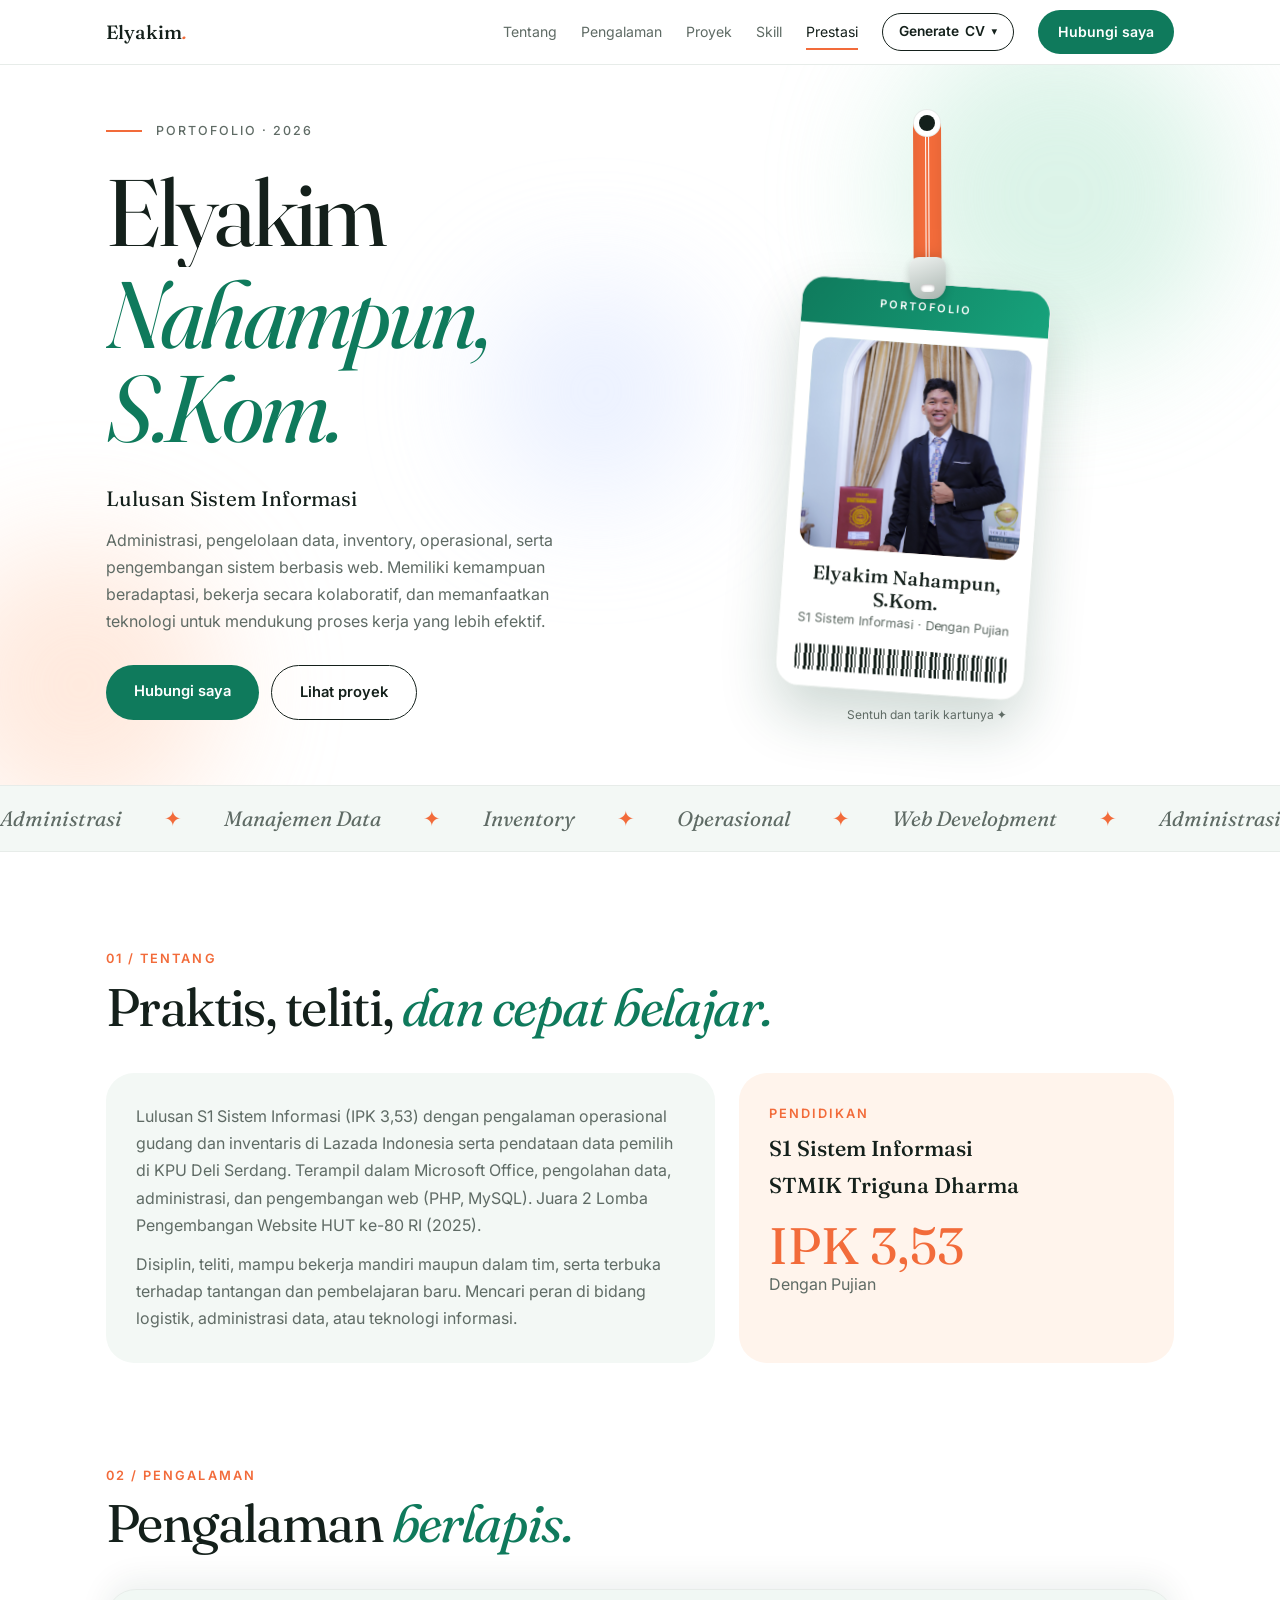
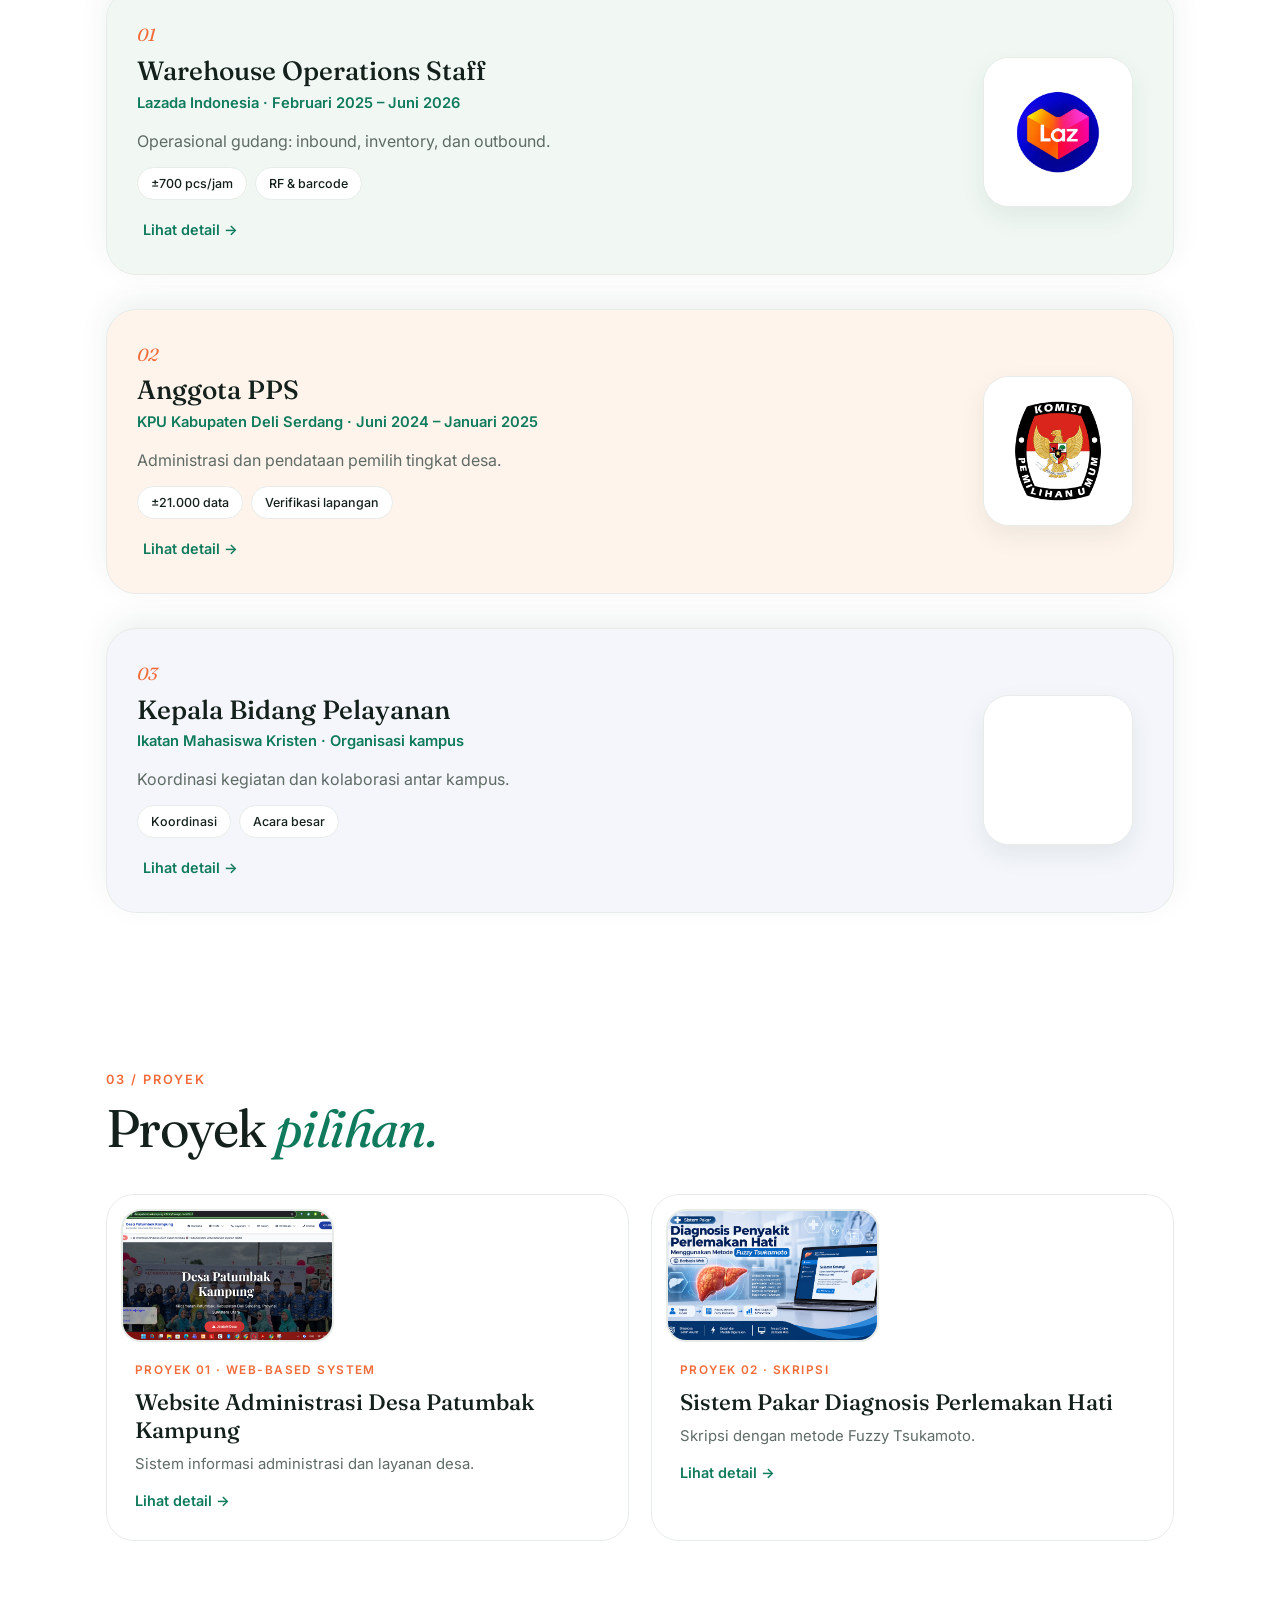
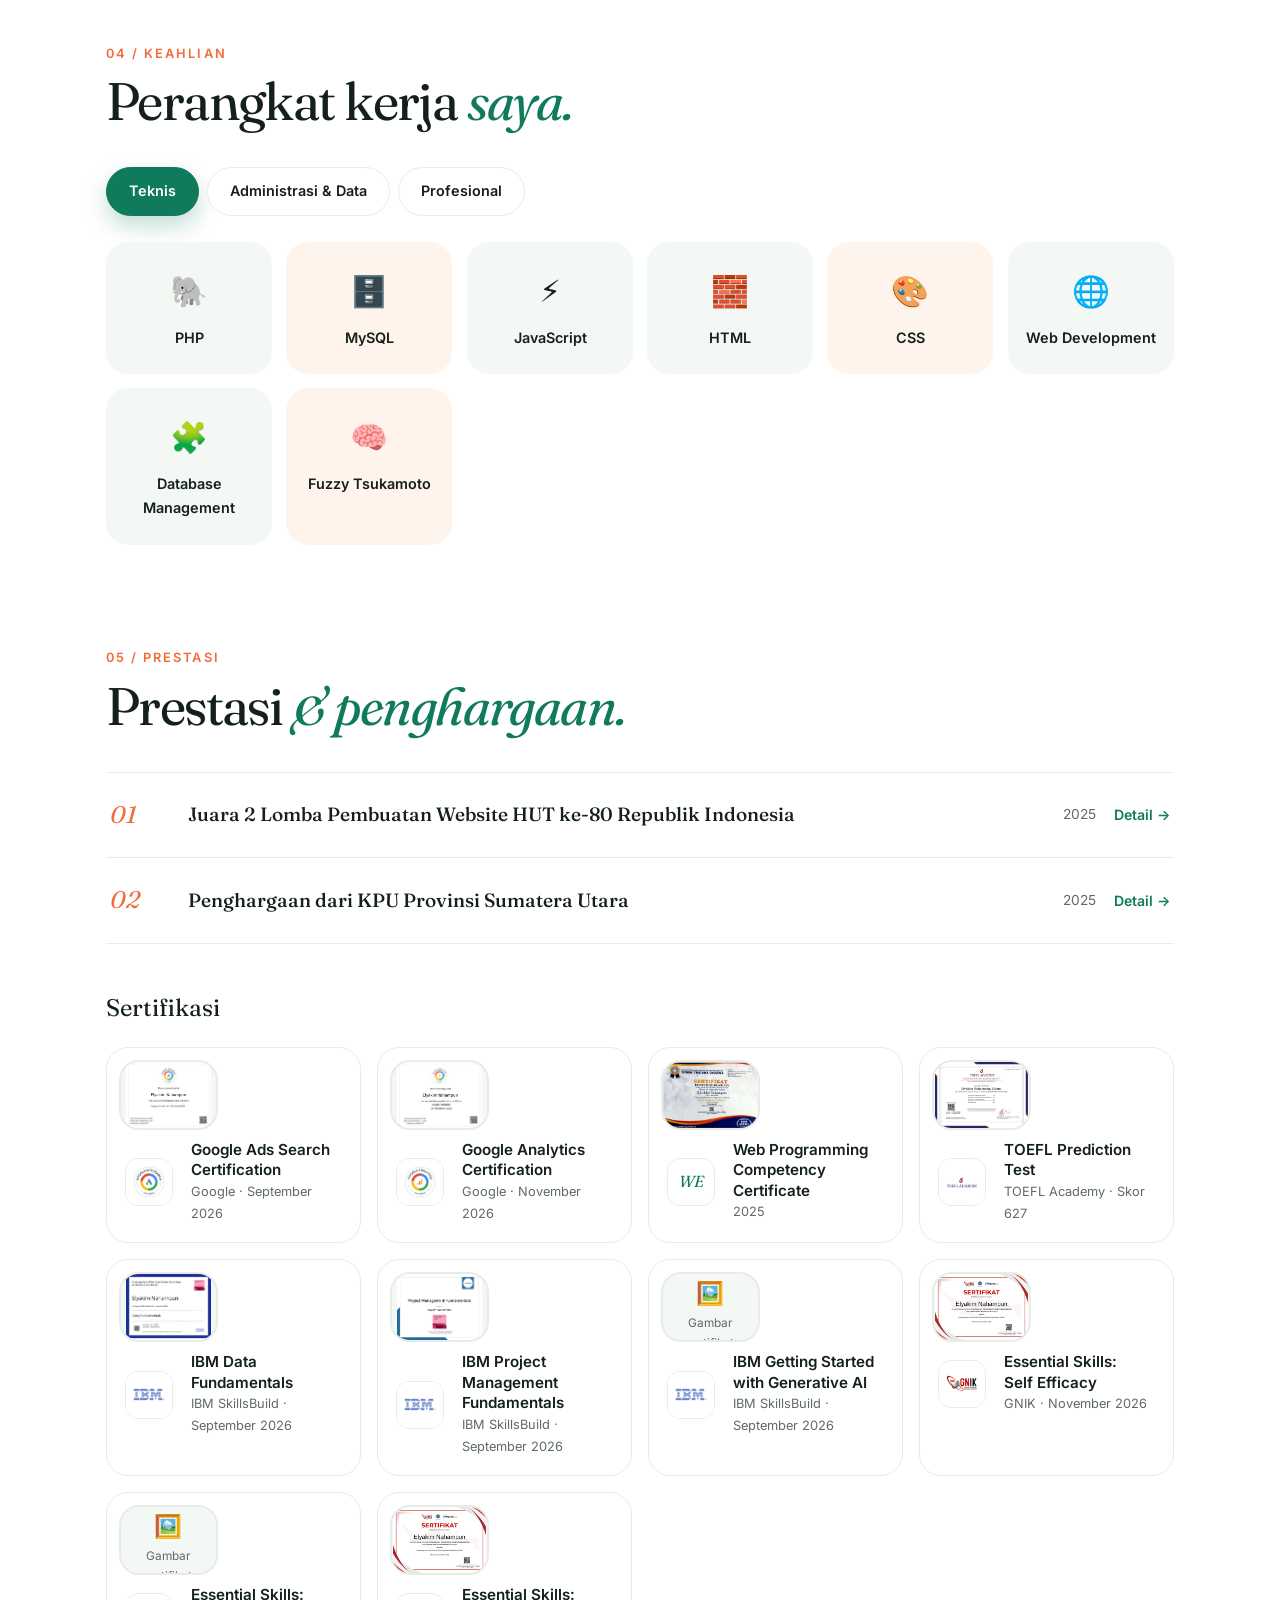
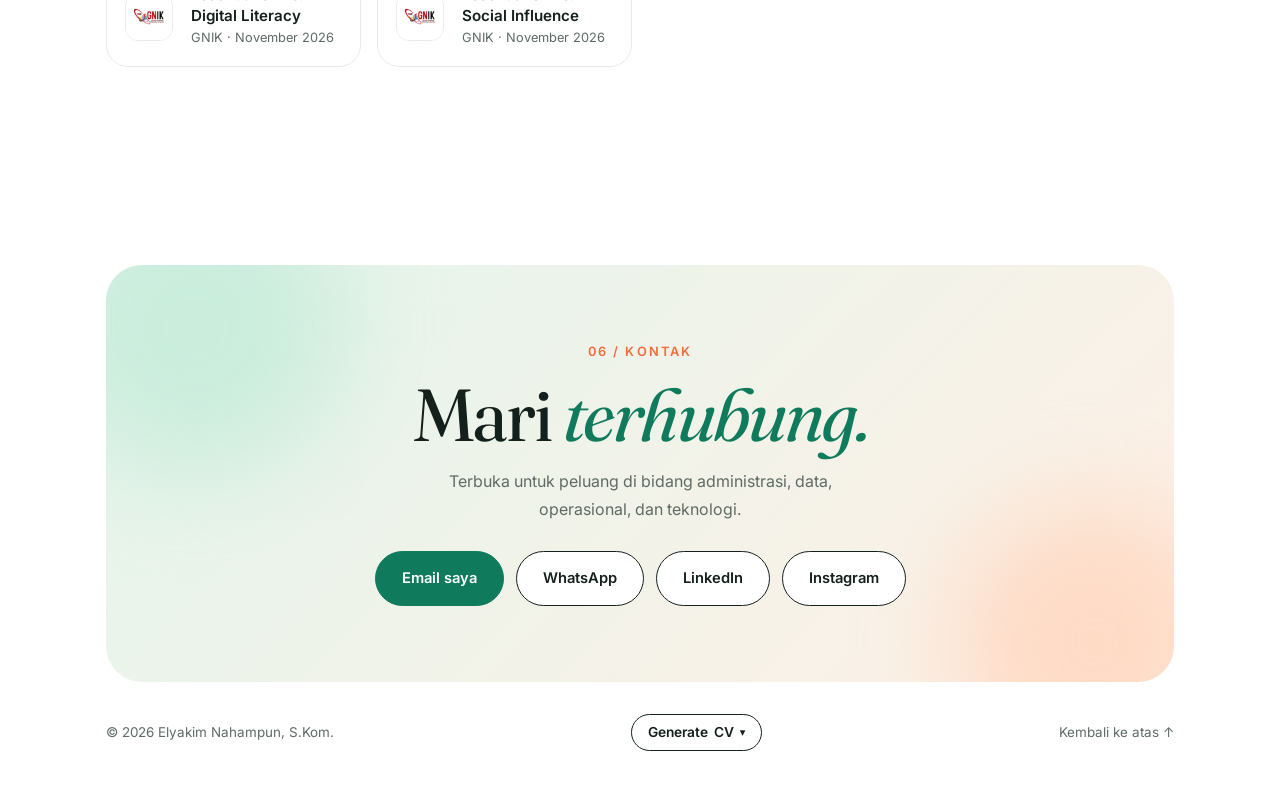
==== index.html @ f19a0b80 "Add files via upload" ====
<!DOCTYPE html>
<html lang="id">
<head>
<meta charset="utf-8">
<meta name="viewport" content="width=device-width, initial-scale=1, viewport-fit=cover">
<meta name="color-scheme" content="light">
<title>Elyakim Nahampun, S.Kom. – Portofolio</title>
<meta name="description" content="Portofolio Elyakim Nahampun, S.Kom. Lulusan Sistem Informasi dengan pengalaman di administrasi, data, operasional gudang, dan pengembangan web.">
<meta property="og:title" content="Elyakim Nahampun, S.Kom. – Portofolio">
<meta property="og:description" content="Administrasi, data, dan operasional, dengan dasar pengembangan web.">
<meta property="og:type" content="website">
<link rel="icon" href="data:image/svg+xml,%3Csvg xmlns='http://www.w3.org/2000/svg' viewBox='0 0 100 100'%3E%3Ctext y='.9em' font-size='90'%3E%F0%9F%8E%AB%3C/text%3E%3C/svg%3E">
<link rel="preconnect" href="https://fonts.googleapis.com">
<link rel="preconnect" href="https://fonts.gstatic.com" crossorigin>
<link rel="stylesheet" href="https://fonts.googleapis.com/css2?family=Fraunces:ital,opsz,wght@0,9..144,400;0,9..144,500;1,9..144,400&family=Inter:wght@400;500;600&display=swap">
<link rel="stylesheet" href="css/style.css">
</head>
<body>
<div id="prog"></div>
<header class="top"><div class="wrap">
  <a href="#top" class="logo">Elyakim<em>.</em></a>
  <nav id="nav"><a href="#tentang">Tentang</a><a href="#pengalaman">Pengalaman</a><a href="#proyek">Proyek</a><a href="#skill">Skill</a><a href="#prestasi">Prestasi</a><div data-gd></div><a href="#kontak" class="cv">Hubungi saya</a></nav>
</div></header>

<main id="top">
<div class="hero"><div class="bl b1"></div><div class="bl b2"></div><div class="bl b3"></div>
<div class="wrap"><div class="hg">
  <div>
    <div class="kick up">Portofolio · 2026</div>
    <h1><span class="l"><span>Elyakim</span></span><span class="l"><span>Nahampun, S.Kom.</span></span></h1>
    <div class="role up" style="animation-delay:.5s">Lulusan Sistem Informasi</div>
    <p class="lead up" style="animation-delay:.6s">Administrasi, pengelolaan data, inventory, operasional, serta pengembangan sistem berbasis web. Memiliki kemampuan beradaptasi, bekerja secara kolaboratif, dan memanfaatkan teknologi untuk mendukung proses kerja yang lebih efektif.</p>
    <div class="cta up" style="animation-delay:.7s"><a class="btn p" href="#kontak">Hubungi saya</a><a class="btn s" href="#proyek">Lihat proyek</a></div>
  </div>
  <div class="hang" id="hang">
    <div class="anchor" id="anchor"></div>
    <div class="swing" id="swing">
      <div class="strap"></div><div class="clip"></div>
      <div class="idc" id="idc"><div class="top">PORTOFOLIO</div>
        <div class="pho" id="pho">EN<small>Foto akan ditambahkan</small></div>
        <div class="inf"><h3>Elyakim Nahampun, S.Kom.</h3><p>S1 Sistem Informasi · Dengan Pujian</p></div>
        <div class="bar"></div></div>
    </div>
    <div class="hint">Sentuh dan tarik kartunya ✦</div>
  </div>
</div></div></div>

<div class="mq"><div class="tr">
  <span>Administrasi</span><span>✦</span><span>Manajemen Data</span><span>✦</span><span>Inventory</span><span>✦</span><span>Operasional</span><span>✦</span><span>Web Development</span><span>✦</span>
  <span>Administrasi</span><span>✦</span><span>Manajemen Data</span><span>✦</span><span>Inventory</span><span>✦</span><span>Operasional</span><span>✦</span><span>Web Development</span><span>✦</span>
</div></div>

<section id="tentang"><div class="wrap">
  <div class="sh"><div class="num rv">01 / Tentang</div><h2 class="rv">Praktis, teliti, <em>dan cepat belajar.</em></h2></div>
  <div class="ab">
    <div class="card rv"><p>Lulusan S1 Sistem Informasi (IPK 3,53) dengan pengalaman operasional gudang dan inventaris di Lazada Indonesia serta pendataan data pemilih di KPU Deli Serdang. Terampil dalam Microsoft Office, pengolahan data, administrasi, dan pengembangan web (PHP, MySQL). Juara 2 Lomba Pengembangan Website HUT ke-80 RI (2025).</p><p>Disiplin, teliti, mampu bekerja mandiri maupun dalam tim, serta terbuka terhadap tantangan dan pembelajaran baru. Mencari peran di bidang logistik, administrasi data, atau teknologi informasi.</p></div>
    <div class="card edu rv"><div class="num">Pendidikan</div><h3>S1 Sistem Informasi<br>STMIK Triguna Dharma</h3><div class="g">IPK 3,53</div><p>Dengan Pujian</p></div>
  </div>
</div></section>

<section id="pengalaman"><div class="wrap">
  <div class="sh"><div class="num rv">02 / Pengalaman</div><h2 class="rv">Pengalaman <em>berlapis.</em></h2></div>
  <div class="stack" id="stack"></div>
</div></section>

<section id="proyek"><div class="wrap">
  <div class="sh"><div class="num rv">03 / Proyek</div><h2 class="rv">Proyek <em>pilihan.</em></h2></div>
  <div class="pg" id="pg"></div>
</div></section>

<section id="skill"><div class="wrap">
  <div class="sh"><div class="num rv">04 / Keahlian</div><h2 class="rv">Perangkat kerja <em>saya.</em></h2></div>
  <div class="tabs rv" id="tabs"></div><div class="tiles" id="tiles"></div>
</div></section>

<section id="prestasi"><div class="wrap">
  <div class="sh"><div class="num rv">05 / Prestasi</div><h2 class="rv">Prestasi <em>&amp; penghargaan.</em></h2></div>
  <div class="al" id="al"></div>
  <div class="cl rv">Sertifikasi</div>
  <div class="cg" id="cg"></div>
</div></section>

<section id="kontak" style="padding-bottom:0"><div class="wrap">
  <div class="ct rv"><div class="num">06 / Kontak</div><h2>Mari <em>terhubung.</em></h2>
    <p>Terbuka untuk peluang di bidang administrasi, data, operasional, dan teknologi.</p>
    <div class="cb"><a class="w" href="https://mail.google.com/mail/?view=cm&amp;to=arjunahakim.01@gmail.com" target="_blank" rel="noopener">Email saya</a><a href="https://wa.me/6287750206133" target="_blank" rel="noopener">WhatsApp</a><a href="https://www.linkedin.com/in/elyakim-nahampun-48015a429/" target="_blank" rel="noopener">LinkedIn</a><a href="https://www.instagram.com/elyakim01_/" target="_blank" rel="noopener">Instagram</a></div></div>
</div></section>
</main>
<div class="wrap"><footer><span>© 2026 Elyakim Nahampun, S.Kom.</span><div data-gd data-dir="up"></div><a href="#top">Kembali ke atas ↑</a></footer></div>

<div class="mo" id="mo" aria-hidden="true"><div class="mp" role="dialog" aria-modal="true"><button class="mx" id="mx" aria-label="Tutup">✕</button><div id="mc"></div></div></div>

<script src="js/data.js"></script>
<script src="js/app.js"></script>
</body>
</html>
---- css/style.css ----
:root{
  --bg:#ffffff;--soft:#f3f8f5;--soft2:#fff4ec;--text:#14201b;--muted:#5f6b65;--line:#e7ece9;--ac:#0f7a5c;--ac2:#f26b3a;--onac:#ffffff;
  --serif:"Fraunces",Georgia,"Times New Roman",serif;--sans:"Inter",system-ui,-apple-system,"Segoe UI",Roboto,sans-serif;
  box-sizing:border-box;padding-top:env(safe-area-inset-top,0px);padding-bottom:env(safe-area-inset-bottom,0px);color-scheme:light;
}
*{box-sizing:border-box;margin:0}
html{scroll-behavior:smooth;scroll-padding-top:calc(72px + env(safe-area-inset-top,0px))}
body{background:var(--bg);color:var(--text);font-family:var(--sans);line-height:1.7;overflow-x:hidden;-webkit-font-smoothing:antialiased}
body::before{content:"";position:fixed;inset:0 0 auto;height:env(safe-area-inset-top,0px);background:var(--bg);z-index:30}
a{color:inherit;text-decoration:none}
button{font:inherit;color:inherit;border:0;background:none;cursor:pointer}
:focus-visible{outline:2px solid var(--ac);outline-offset:3px}
.wrap{max-width:1120px;margin:0 auto;padding:0 26px}
#prog{position:fixed;top:0;left:0;height:3px;width:0;background:linear-gradient(90deg,var(--ac),var(--ac2));z-index:70}

header.top{position:sticky;top:env(safe-area-inset-top,0px);z-index:40;background:rgba(255,255,255,.86);backdrop-filter:blur(12px);border-bottom:1px solid var(--line)}
header.top .wrap{display:flex;justify-content:space-between;align-items:center;height:64px}
.logo{font-family:var(--serif);font-weight:500;font-size:1.2rem}.logo em{color:var(--ac2)}
nav{display:flex;gap:24px;align-items:center;font-size:.88rem;color:var(--muted)}
nav > a{position:relative;padding:4px 0;transition:color .2s}
nav > a:hover,nav > a.on{color:var(--text)}
nav > a:not(.cv)::after{content:"";position:absolute;left:0;bottom:-2px;height:2px;width:0;background:var(--ac2);transition:width .3s}
nav > a:not(.cv):hover::after,nav a.on::after{width:100%}
nav a.cv{background:var(--ac);color:var(--onac);padding:10px 20px;border-radius:99px;font-weight:600;transition:transform .2s}
nav a.cv:hover{transform:translateY(-2px);color:var(--onac)}
@media(max-width:900px){nav > a:not(.cv){display:none}}

/* hero */
.hero{position:relative;padding:50px 0 60px;overflow:hidden}
.bl{position:absolute;border-radius:50%;filter:blur(60px);opacity:.55;animation:fl 14s ease-in-out infinite;pointer-events:none}
.b1{width:340px;height:340px;background:#bfead6;right:4%;top:-40px}
.b2{width:280px;height:280px;background:#ffd8c2;left:-60px;bottom:-40px;animation-delay:-5s}
.b3{width:220px;height:220px;background:#d9e4ff;left:38%;top:30%;animation-delay:-9s}
@keyframes fl{50%{transform:translate(34px,-26px) scale(1.12)}}
.hg{position:relative;display:grid;grid-template-columns:1.1fr 1fr;gap:30px;align-items:center}
@media(max-width:860px){.hg{grid-template-columns:1fr}}
.kick{display:flex;align-items:center;gap:14px;font-size:.78rem;letter-spacing:.16em;text-transform:uppercase;color:var(--muted);font-weight:500}
.kick::before{content:"";width:36px;height:2px;background:var(--ac2)}
h1{font-family:var(--serif);font-weight:400;font-size:clamp(3rem,7.6vw,5.9rem);line-height:1;letter-spacing:-.035em;margin:24px 0 18px}
h1 .l{display:block;overflow:hidden;padding-bottom:.08em}
h1 .l span{display:inline-block;transform:translateY(105%);animation:up 1s cubic-bezier(.2,.8,.2,1) forwards}
h1 .l:nth-child(2) span{animation-delay:.12s;font-style:italic;color:var(--ac)}
@keyframes up{to{transform:none}}
.role{font-family:var(--serif);font-size:1.3rem;margin-bottom:10px}
.lead{color:var(--muted);max-width:480px}
.cta{display:flex;gap:12px;flex-wrap:wrap;margin-top:30px}
.btn{display:inline-block;padding:14px 28px;border-radius:99px;font-weight:600;font-size:.92rem;transition:.25s}
.btn.p{background:var(--ac);color:var(--onac)}
.btn.p:hover{transform:translateY(-3px);box-shadow:0 14px 28px rgba(15,122,92,.28)}
.btn.s{border:1.5px solid var(--text)}.btn.s:hover{background:var(--text);color:#fff}
.up{opacity:0;transform:translateY(18px);animation:fi .9s ease forwards}
@keyframes fi{to{opacity:1;transform:none}}

/* kartu ID bergantung */
.hang{position:relative;height:610px;max-width:340px;margin:0 auto;width:100%;user-select:none;-webkit-user-select:none}
.anchor{position:absolute;top:0;left:50%;width:16px;height:16px;margin-left:-8px;border-radius:50%;background:var(--text);z-index:4;box-shadow:0 0 0 5px #fff,0 0 0 6px var(--line)}
.swing{position:absolute;top:8px;left:50%;width:250px;margin-left:-125px;transform-origin:50% 0;display:flex;flex-direction:column;align-items:center;touch-action:pan-y;cursor:grab;will-change:transform}
.swing:active{cursor:grabbing}
.strap{width:28px;height:140px;background:linear-gradient(90deg,var(--ac2) 0 42%,#fff 42% 46%,var(--ac2) 46% 54%,#fff 54% 58%,var(--ac2) 58%);border-radius:0 0 3px 3px;box-shadow:inset 0 -10px 12px rgba(0,0,0,.08)}
.clip{width:36px;height:42px;border-radius:9px 9px 14px 14px;background:linear-gradient(160deg,#eef2f0,#a9b4af);margin-top:-6px;position:relative;z-index:2;box-shadow:0 4px 10px rgba(0,0,0,.18)}
.clip::after{content:"";position:absolute;left:50%;bottom:7px;width:14px;height:8px;margin-left:-7px;border-radius:5px;background:#fff;box-shadow:inset 0 1px 3px rgba(0,0,0,.3)}
.idc{width:250px;margin-top:-16px;border-radius:24px;background:#fff;border:1px solid var(--line);box-shadow:0 28px 56px rgba(20,70,50,.2);overflow:hidden;transform-origin:50% 0;position:relative}
.idc .top{height:46px;background:linear-gradient(120deg,var(--ac),#17a37c);display:flex;align-items:center;justify-content:center;color:#fff;font-size:.68rem;letter-spacing:.22em;font-weight:600}
.idc .pho{margin:14px;height:210px;border-radius:18px;background:linear-gradient(160deg,#dff3ea,#fde7da);display:grid;place-items:center;font-family:var(--serif);font-style:italic;font-size:4.2rem;color:var(--ac);position:relative;overflow:hidden}
.idc .pho img{position:absolute;inset:0;width:100%;height:100%;object-fit:cover;-webkit-user-drag:none;pointer-events:none}
.idc .pho small{position:absolute;bottom:8px;font-family:var(--sans);font-style:normal;font-size:.68rem;color:var(--muted)}
.idc .pho.has small{display:none}
.idc .inf{padding:0 18px 4px;text-align:center}
.idc h3{font-family:var(--serif);font-weight:500;font-size:1.2rem;line-height:1.2}
.idc .inf p{font-size:.78rem;color:var(--muted)}
.idc .bar{margin:12px 18px 16px;height:26px;border-radius:4px;background:repeating-linear-gradient(90deg,var(--text) 0 2px,transparent 2px 4px,var(--text) 4px 5px,transparent 5px 9px,var(--text) 9px 12px,transparent 12px 14px)}
.hint{position:absolute;bottom:0;left:0;right:0;text-align:center;font-size:.75rem;color:var(--muted)}
@media(max-width:860px){.hang{height:590px}}

.mq{border-block:1px solid var(--line);overflow:hidden;padding:15px 0;background:var(--soft)}
.mq .tr{display:flex;gap:42px;width:max-content;animation:m 30s linear infinite;font-family:var(--serif);font-style:italic;font-size:1.3rem;color:var(--muted);white-space:nowrap}
.mq .tr span:nth-child(even){color:var(--ac2);font-style:normal}
@keyframes m{to{transform:translateX(-50%)}}

section{padding:96px 0 6px}
.sh{margin-bottom:38px}
.num{font-size:.8rem;letter-spacing:.16em;text-transform:uppercase;color:var(--ac2);font-weight:600}
h2{font-family:var(--serif);font-weight:400;font-size:clamp(2rem,4.6vw,3.3rem);line-height:1.08;letter-spacing:-.03em;margin-top:8px;max-width:720px}
h2 em{font-style:italic;color:var(--ac)}

/* tentang */
.ab{display:grid;grid-template-columns:1.4fr 1fr;gap:24px;align-items:stretch}
@media(max-width:800px){.ab{grid-template-columns:1fr}}
.card{background:var(--soft);border-radius:28px;padding:30px}
.card p{color:var(--muted)}
.card p+p{margin-top:12px}
.edu{background:var(--soft2)}
.edu h3{font-family:var(--serif);font-weight:500;font-size:1.35rem;margin-top:6px}
.edu .g{font-family:var(--serif);font-size:3.2rem;color:var(--ac2);line-height:1;margin-top:16px}

/* pengalaman berlapis */
.stack{padding-bottom:20px}
.lay{position:sticky;top:calc(84px + env(safe-area-inset-top,0px) + var(--i)*18px);margin-bottom:34px;border-radius:30px;background:var(--bgc);border:1px solid var(--line);box-shadow:0 -10px 30px rgba(20,60,45,.07);display:grid;grid-template-columns:1fr auto;gap:26px;padding:30px;min-height:230px;align-items:center;transition:box-shadow .3s}
.lay:hover{box-shadow:0 -10px 40px rgba(20,60,45,.14)}
@media(max-width:760px){.lay{position:static;grid-template-columns:1fr;min-height:0}.lay .clogo{order:-1;justify-self:start;width:84px;height:84px;font-size:1.6rem}}
.ln{font-family:var(--serif);font-style:italic;color:var(--ac2);font-size:1.1rem}
.lay h3{font-family:var(--serif);font-weight:500;font-size:1.65rem;line-height:1.15;margin:6px 0 4px}
.co{color:var(--ac);font-weight:600;font-size:.92rem}
.lay p{color:var(--muted);margin:12px 0}
.chs{display:flex;gap:8px;flex-wrap:wrap;margin-bottom:16px}
.chs span,.tg span{padding:5px 13px;border-radius:99px;background:#fff;border:1px solid var(--line);font-size:.78rem;font-weight:500}
.more{font-weight:600;color:var(--ac);font-size:.9rem;transition:.2s}
.more:hover{color:var(--ac2);transform:translateX(4px)}
.slot{border-radius:20px;border:2px dashed #cfd9d4;background:rgba(255,255,255,.65);display:grid;place-items:center;text-align:center;color:var(--muted);font-size:.8rem;overflow:hidden;position:relative;min-height:160px}
.slot span{display:block;font-size:1.8rem}
.slot img{position:absolute;inset:0;width:100%;height:100%;object-fit:cover;background:#fff}
.slot:has(img){border-style:solid;border-color:var(--line)}

.clogo{width:150px;height:150px;border-radius:26px;background:#fff;border:1px solid var(--line);display:grid;place-items:center;position:relative;overflow:hidden;justify-self:end;margin-right:10px;font-family:var(--serif);font-style:italic;font-size:2.6rem;color:var(--ac);box-shadow:0 10px 24px rgba(20,60,45,.08)}
.clogo img{position:absolute;inset:0;width:100%;height:100%;object-fit:contain;padding:24px;background:#fff}
.clogo.sm{width:84px;height:84px;border-radius:18px;font-size:1.6rem;margin:0 0 16px;justify-self:auto}
.clogo.sm img{padding:14px}
.clogo.xs{width:48px;height:48px;border-radius:13px;font-size:1rem;margin:0;justify-self:auto;flex:none;box-shadow:none}
.clogo.xs img{padding:6px}
.cr{display:flex;gap:12px;align-items:center;padding:0 6px}
.cr h3,.cr small{padding:0;display:block}

/* proyek */
.pg{display:grid;grid-template-columns:repeat(auto-fit,minmax(min(330px,100%),1fr));gap:22px}
.pc{text-align:left;background:#fff;border:1px solid var(--line);border-radius:28px;padding:14px 14px 26px;transition:.35s;display:flex;flex-direction:column;gap:12px}
.pc:hover{transform:translateY(-8px);box-shadow:0 26px 50px rgba(20,60,45,.12);border-color:var(--ac)}
.pc .slot{aspect-ratio:16/10;min-height:0}
.pc .in{padding:6px 14px 0;display:flex;flex-direction:column;gap:8px}
.pc small{font-size:.74rem;letter-spacing:.12em;text-transform:uppercase;color:var(--ac2);font-weight:600}
.pc h3{font-family:var(--serif);font-weight:500;font-size:1.4rem;line-height:1.25}
.pc p{color:var(--muted);font-size:.93rem}
.pc .more{margin-top:4px}

/* skill */
.tabs{display:flex;gap:8px;flex-wrap:wrap;margin-bottom:26px}
.tab{padding:11px 22px;border-radius:99px;border:1.5px solid var(--line);font-weight:600;font-size:.9rem;transition:.25s;background:#fff}
.tab:hover{border-color:var(--ac)}
.tab.on{background:var(--ac);color:#fff;border-color:var(--ac);box-shadow:0 10px 22px rgba(15,122,92,.25)}
.tiles{display:grid;grid-template-columns:repeat(auto-fill,minmax(160px,1fr));gap:14px}
.tile{display:flex;flex-direction:column;align-items:center;gap:8px;text-align:center;padding:24px 14px;border-radius:22px;background:var(--soft);font-weight:600;font-size:.9rem;opacity:0;transform:translateY(18px) scale(.96);animation:ti .55s cubic-bezier(.2,.8,.2,1) forwards;transition:background .25s,box-shadow .25s}
.tile:nth-child(3n+2){background:var(--soft2)}
.tile i{font-style:normal;font-size:1.9rem;transition:transform .35s}
.tile:hover{box-shadow:0 14px 28px rgba(20,60,45,.12)}
.tile:hover i{transform:scale(1.25) rotate(-8deg)}
@keyframes ti{to{opacity:1;transform:none}}

/* prestasi & sertifikat */
.al{border-top:1px solid var(--line)}
.ar{display:grid;grid-template-columns:60px 1fr auto auto;gap:18px;align-items:center;width:100%;text-align:left;padding:22px 4px;border-bottom:1px solid var(--line);transition:.3s}
.ar:hover{padding-left:16px;background:var(--soft)}
.ar b{font-family:var(--serif);font-style:italic;font-weight:400;color:var(--ac2);font-size:1.5rem}
.ar h3{font-family:var(--serif);font-weight:500;font-size:1.2rem;line-height:1.3}
.ar span{color:var(--muted);font-size:.86rem}.ar u{text-decoration:none;color:var(--ac);font-weight:600;font-size:.88rem}
@media(max-width:600px){.ar{grid-template-columns:40px 1fr}.ar span,.ar u{display:none}}
.cl{margin:44px 0 18px;font-family:var(--serif);font-size:1.5rem}
.cg{display:grid;grid-template-columns:repeat(auto-fill,minmax(min(230px,100%),1fr));gap:16px}
.cc{text-align:left;border:1px solid var(--line);border-radius:22px;padding:12px 12px 18px;background:#fff;transition:.3s;display:flex;flex-direction:column;gap:10px}
.cc:hover{transform:translateY(-6px);box-shadow:0 20px 40px rgba(20,60,45,.12);border-color:var(--ac)}
.cc .slot{aspect-ratio:1.414;min-height:0;font-size:.74rem;background:var(--soft)}
.cc .slot img,.mg.cert .slot img{object-fit:contain;background:transparent}
.cc .slot span{font-size:1.4rem}
.cc h3{font-size:.95rem;line-height:1.35;font-weight:600;padding:0 6px}
.cc small{color:var(--muted);padding:0 6px;font-size:.8rem}

/* kontak */
.ct{margin-top:96px;border-radius:36px;background:linear-gradient(135deg,#e3f5ec,#fff0e6);padding:76px 28px;text-align:center;position:relative;overflow:hidden}
.ct::before{content:"";position:absolute;width:300px;height:300px;border-radius:50%;background:#bfead6;filter:blur(50px);left:-60px;top:-90px;opacity:.7}
.ct::after{content:"";position:absolute;width:280px;height:280px;border-radius:50%;background:#ffd2b8;filter:blur(50px);right:-60px;bottom:-100px;opacity:.7}
.ct>*{position:relative;z-index:1}
.ct h2{margin:12px auto 14px;font-size:clamp(2.4rem,7vw,4.6rem);max-width:none}
.ct p{color:var(--muted);max-width:460px;margin:0 auto 28px}
.cb{display:flex;gap:12px;justify-content:center;flex-wrap:wrap}
.cb a{padding:14px 26px;border-radius:99px;font-weight:600;font-size:.92rem;border:1.5px solid var(--text);transition:.25s;background:#fff}
.cb a.w{background:var(--ac);border-color:var(--ac);color:#fff}
.cb a:hover{transform:translateY(-3px);box-shadow:0 12px 24px rgba(20,60,45,.15)}
footer{padding:32px 0 44px;color:var(--muted);font-size:.84rem;display:flex;justify-content:space-between;gap:12px;flex-wrap:wrap}

/* modal detail */
.mo{position:fixed;inset:0;z-index:80;background:rgba(15,30,24,.45);backdrop-filter:blur(6px);display:flex;align-items:center;justify-content:center;padding:calc(18px + env(safe-area-inset-top,0px)) 18px calc(18px + env(safe-area-inset-bottom,0px));opacity:0;pointer-events:none;transition:opacity .3s}
.mo.on{opacity:1;pointer-events:auto}
.mp{position:relative;background:#fff;border-radius:30px;width:100%;max-width:780px;max-height:100%;overflow:auto;transform:translateY(40px) scale(.97);transition:transform .45s cubic-bezier(.2,.8,.2,1);box-shadow:0 40px 90px rgba(0,0,0,.3)}
.mo.on .mp{transform:none}
.mx{position:sticky;top:12px;float:right;margin:12px 12px -48px 0;width:38px;height:38px;border-radius:50%;background:#fff;border:1px solid var(--line);z-index:3;font-size:1rem;transition:.2s;box-shadow:0 4px 12px rgba(0,0,0,.1)}
.mx:hover{background:var(--ac2);color:#fff;transform:rotate(90deg)}
.mg{display:grid;gap:12px;padding:14px 14px 0}
.mg.two{grid-template-columns:1fr 1fr}
@media(max-width:600px){.mg.two{grid-template-columns:1fr}}
.mg .slot{aspect-ratio:16/10;min-height:0}
.mg.cert .slot{aspect-ratio:1.414;background:var(--soft)}
.mg .cap{font-size:.72rem;color:var(--muted);margin-top:6px;text-align:center}
.mb{padding:26px 30px 34px}
.mk{font-size:.74rem;letter-spacing:.14em;text-transform:uppercase;color:var(--ac2);font-weight:600}
.mb h3{font-family:var(--serif);font-weight:500;font-size:clamp(1.6rem,4vw,2.1rem);line-height:1.15;margin:8px 0 4px}
.ms{color:var(--ac);font-weight:600;font-size:.92rem;margin-bottom:14px}
.pill{display:inline-block;border:1px solid var(--line);background:var(--soft);border-radius:99px;padding:5px 14px;font-size:.8rem;font-weight:600;margin:0 0 6px}
.mb p{color:var(--muted);margin:10px 0}
.mb ul{list-style:none;display:grid;gap:8px;margin:14px 0}
.mb li{position:relative;padding-left:22px;font-size:.94rem}
.mb li::before{content:"✓";position:absolute;left:0;color:var(--ac);font-weight:800}
.tg{display:flex;gap:7px;flex-wrap:wrap;margin:14px 0}
.is{background:var(--soft);border-radius:18px;padding:16px 20px;margin:16px 0}
.is small{font-size:.7rem;letter-spacing:.12em;text-transform:uppercase;color:var(--muted)}
.is b{display:block;font-family:var(--serif);font-weight:500;font-size:1.1rem}
.is p{margin:4px 0 0;font-size:.9rem}
.mb .btn{margin-top:12px}
.acts{display:flex;gap:10px;flex-wrap:wrap}

.rv{opacity:0;transform:translateY(30px);transition:opacity .8s ease,transform .8s cubic-bezier(.2,.8,.2,1)}
.rv.in{opacity:1;transform:none}
@media(prefers-reduced-motion:reduce){*{animation:none!important;transition:none!important}.rv,.up,.tile{opacity:1;transform:none}h1 .l span{transform:none}}

/* menu Generate CV */
.gd{position:relative;display:inline-block}
.gb{font:inherit;font-size:.86rem;font-weight:600;padding:8px 16px;border:1.5px solid var(--text);border-radius:99px;background:#fff;color:var(--text);cursor:pointer;display:inline-flex;gap:6px;align-items:center;transition:.2s;line-height:1.4}
.gb:hover,.gd.open .gb{background:var(--text);color:#fff}
.gb{white-space:nowrap}.gb .gx-a{font-size:.7rem;transition:transform .2s}.gd.open .gb .gx-a{transform:rotate(180deg)}
.gmn{position:absolute;right:0;top:calc(100% + 8px);min-width:240px;background:#fff;border:1px solid var(--line);border-radius:14px;box-shadow:0 18px 40px rgba(20,60,45,.16);padding:6px;display:none;z-index:80;text-align:left}
.gd.open .gmn{display:block}
.gd.ab .gmn{top:auto;bottom:calc(100% + 8px)}
.gmn a{display:flex;flex-direction:column;padding:9px 12px;border-radius:10px;font-size:.88rem;font-weight:600;color:var(--text);line-height:1.35}
.gmn a small{font-weight:400;color:var(--muted);font-size:.76rem}
.gmn a:hover,.gmn a:focus-visible{background:var(--soft)}
.gmn hr{border:0;border-top:1px solid var(--line);margin:4px 6px}
footer{align-items:center}
nav a.cv{white-space:nowrap}
@media(max-width:900px){
  nav{gap:10px}.gb{padding:8px 13px;font-size:.8rem}nav a.cv{padding:9px 16px;font-size:.84rem}
  header .gd{position:static}
  header .gmn{left:16px;right:16px;min-width:0;top:calc(100% + 6px)}
  footer .gd.ab .gmn{left:0;right:auto;max-width:calc(100vw - 52px)}
}
@media(max-width:420px){header .gx-l{display:none}}
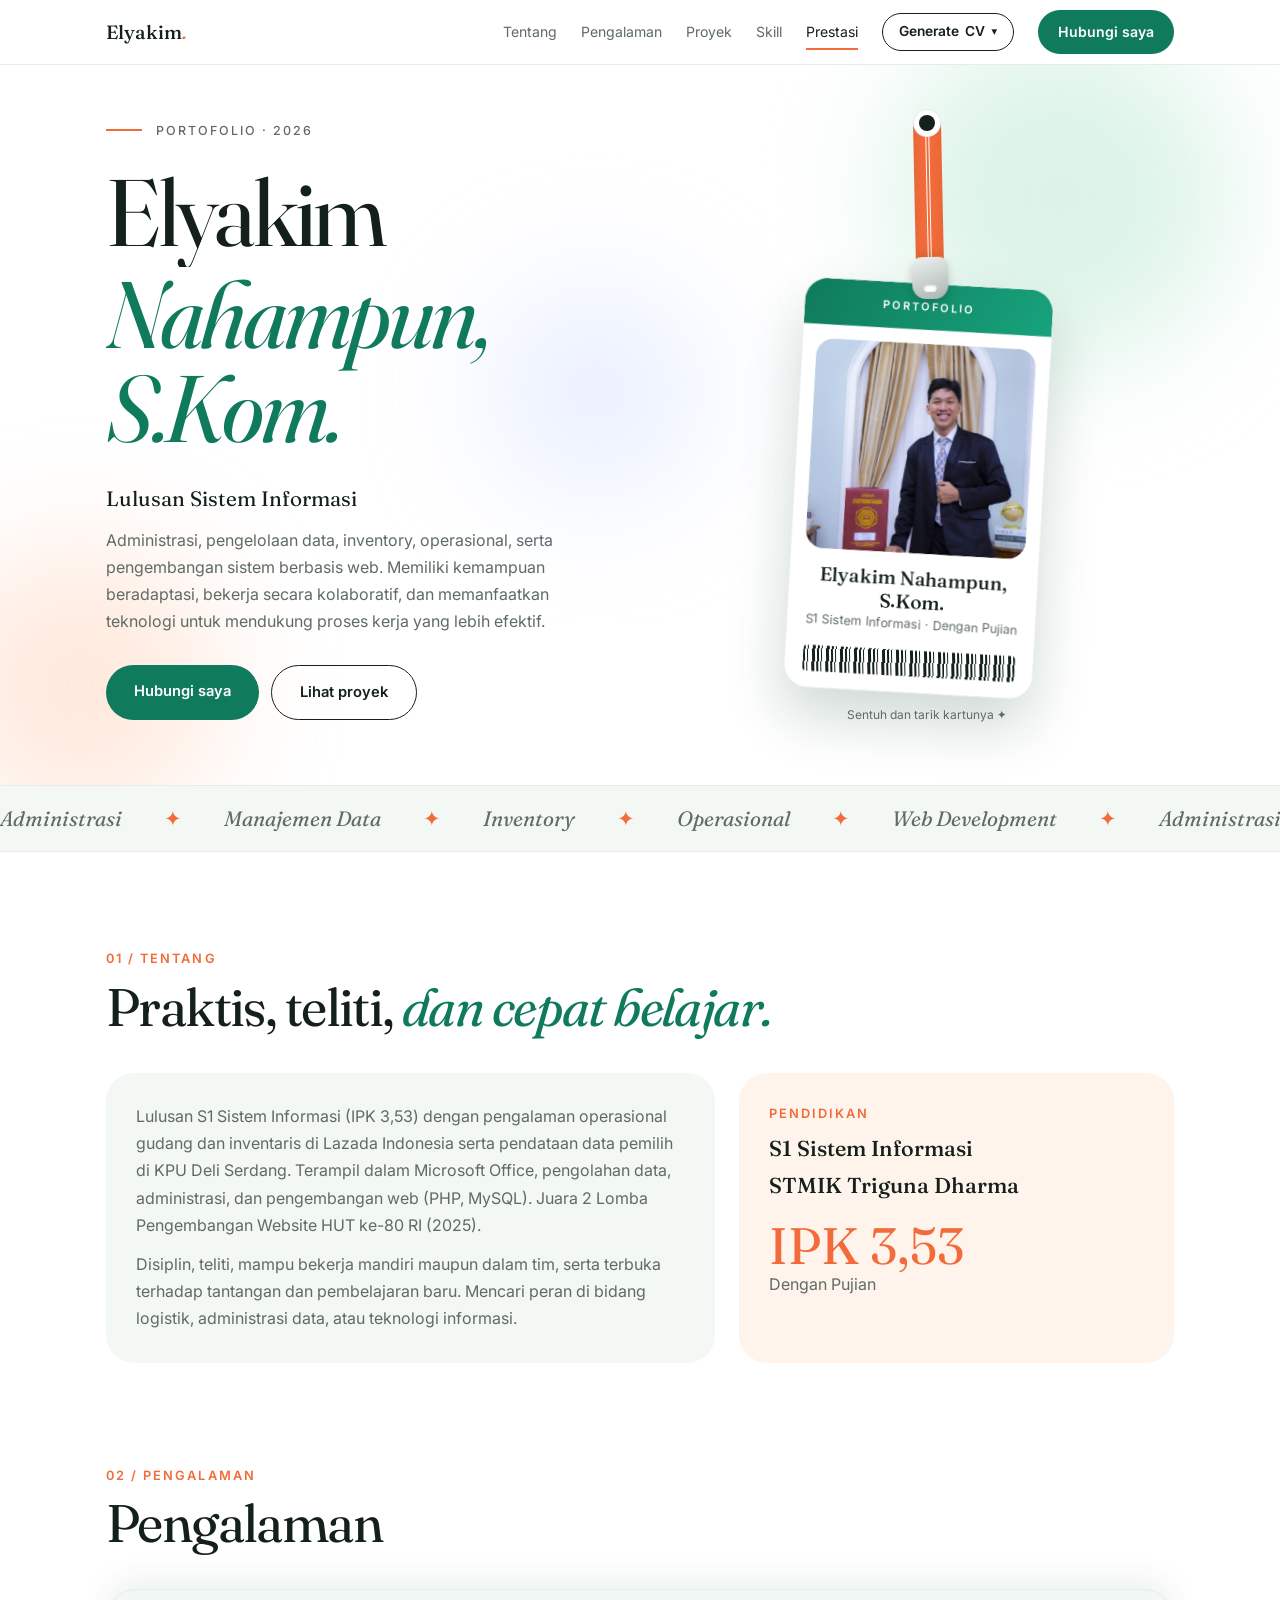
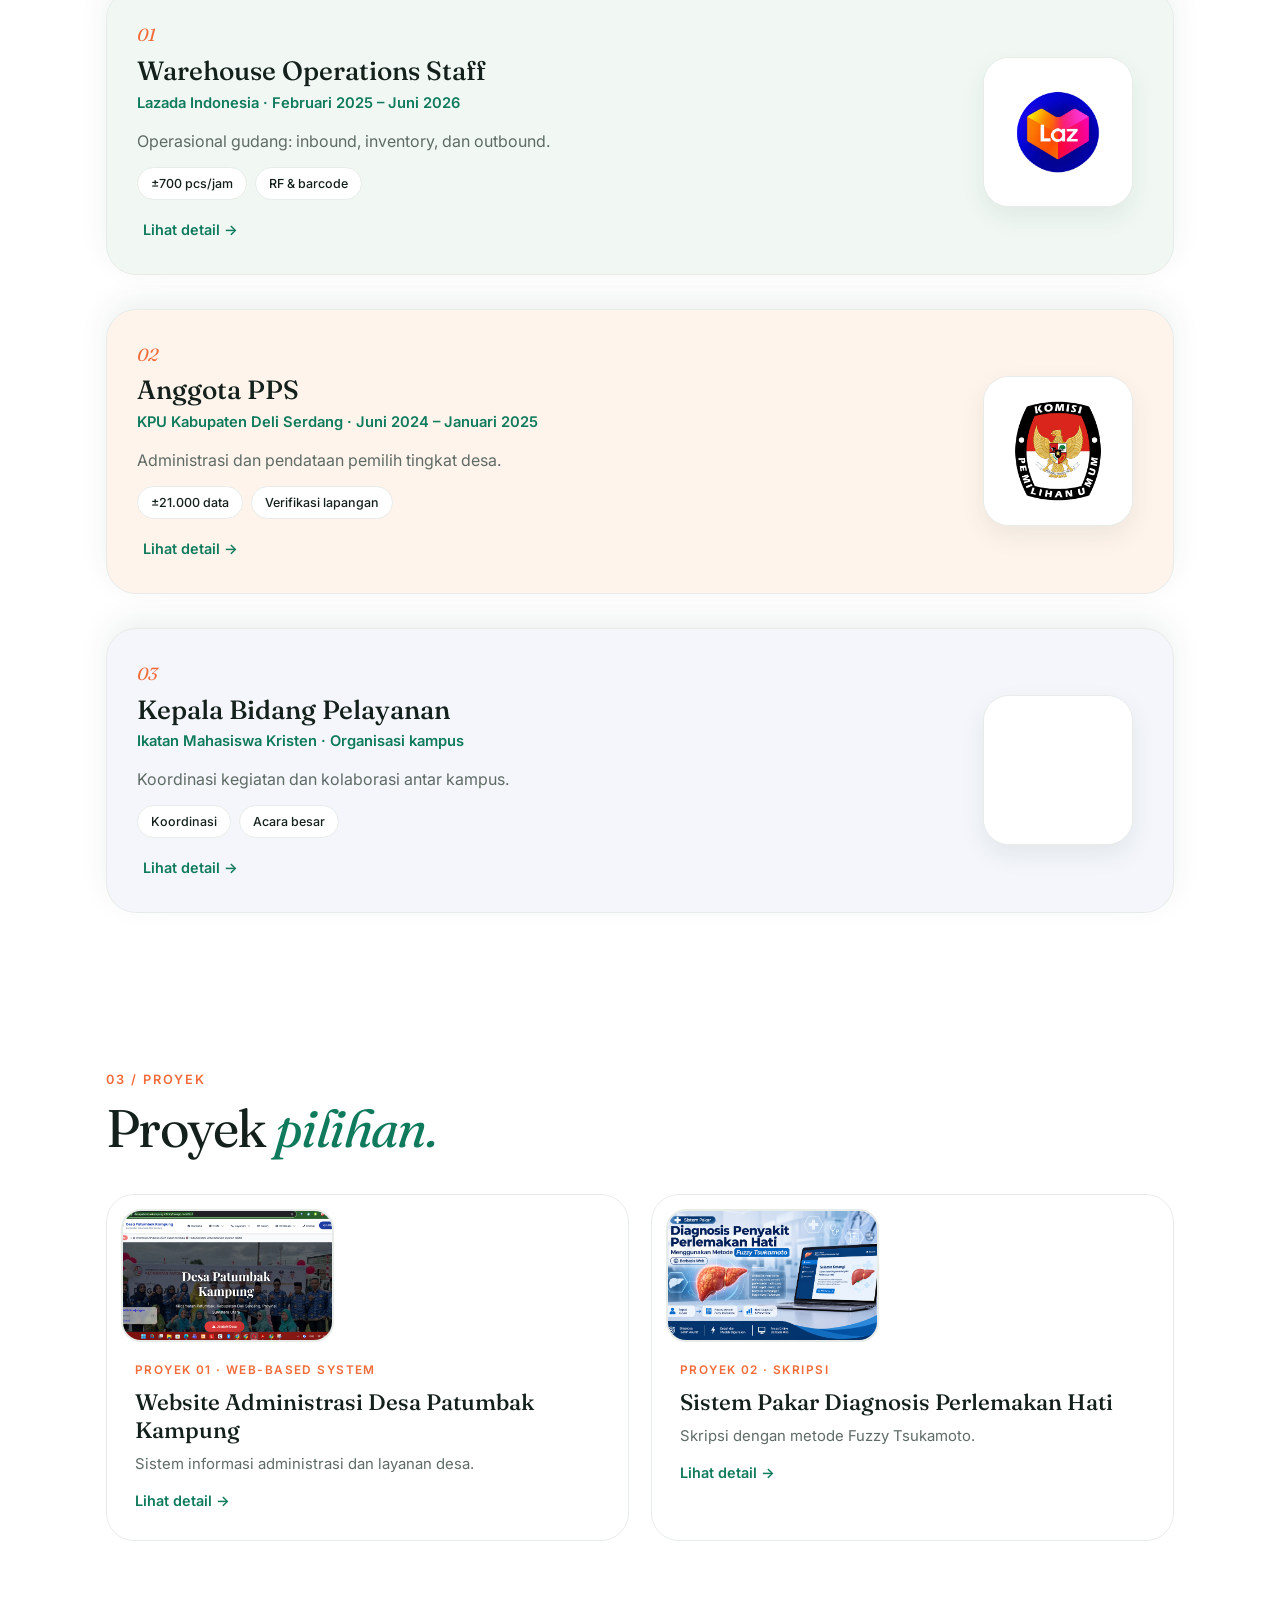
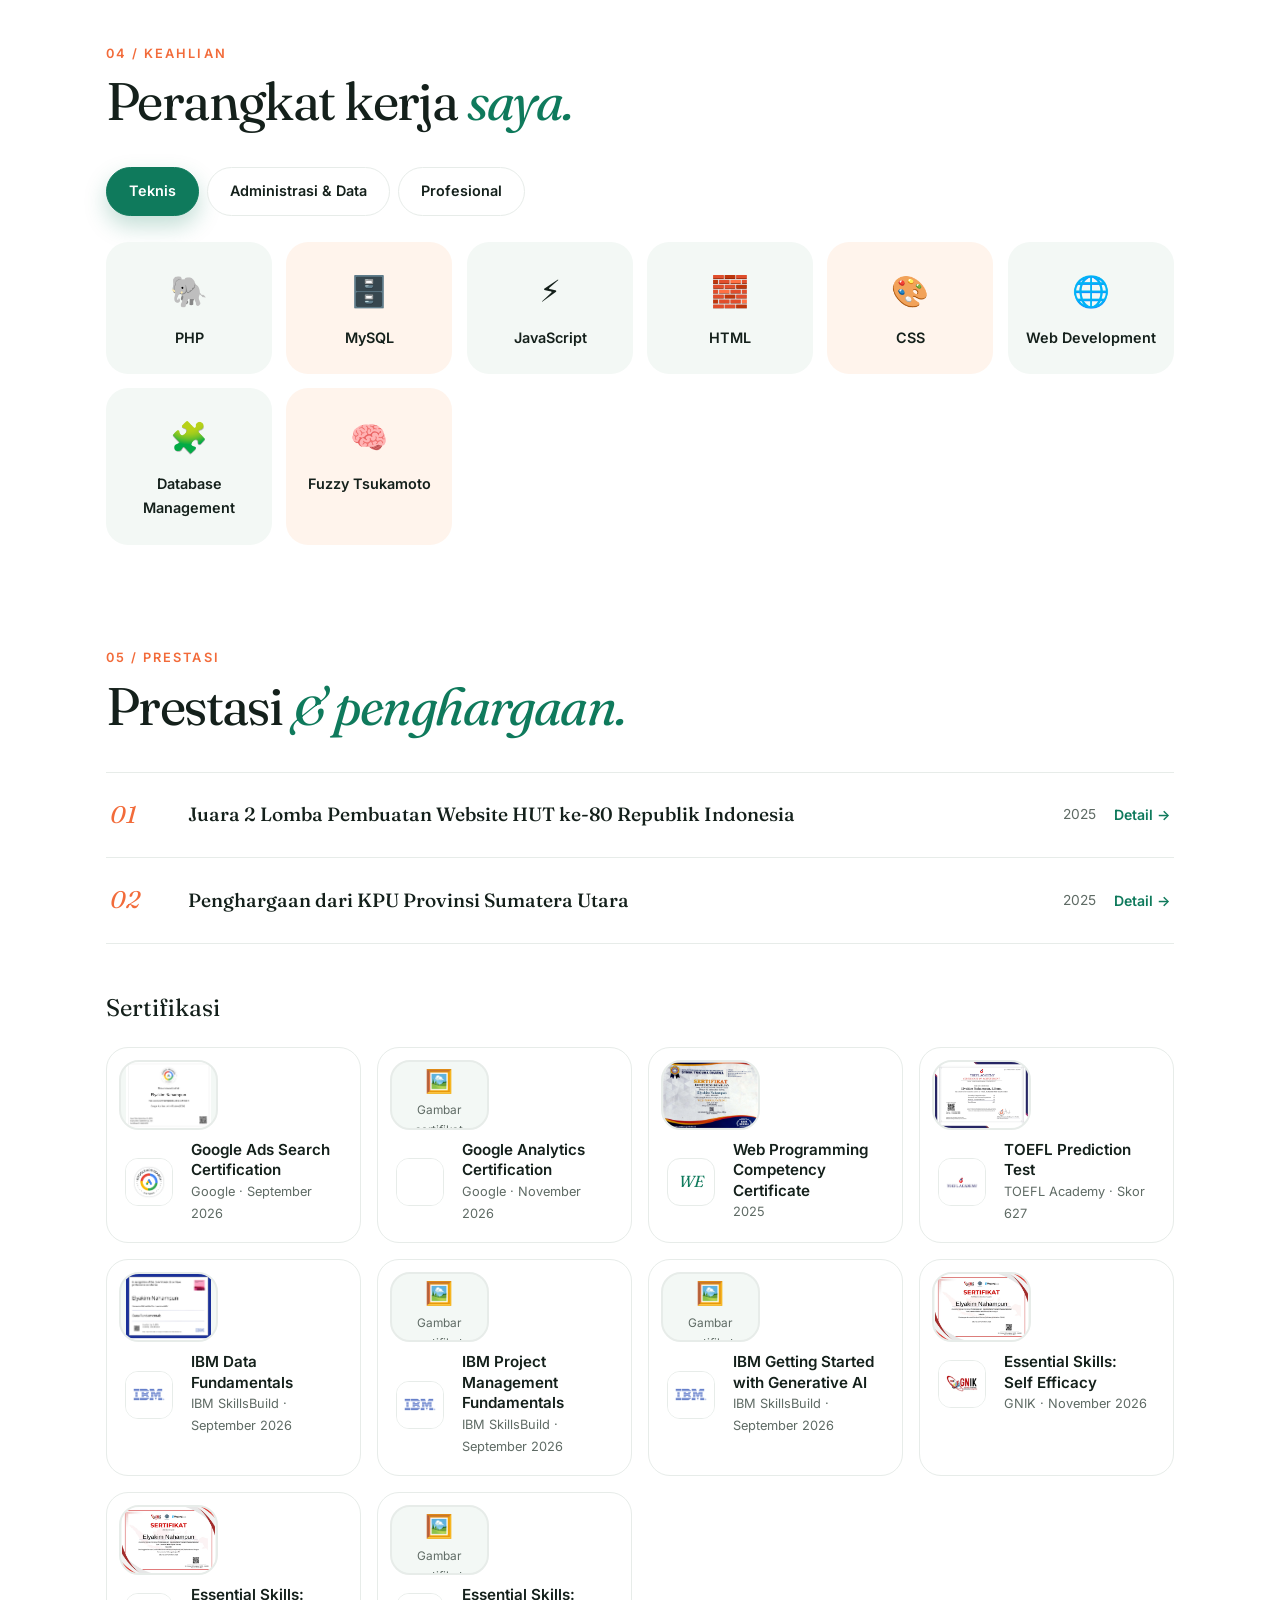
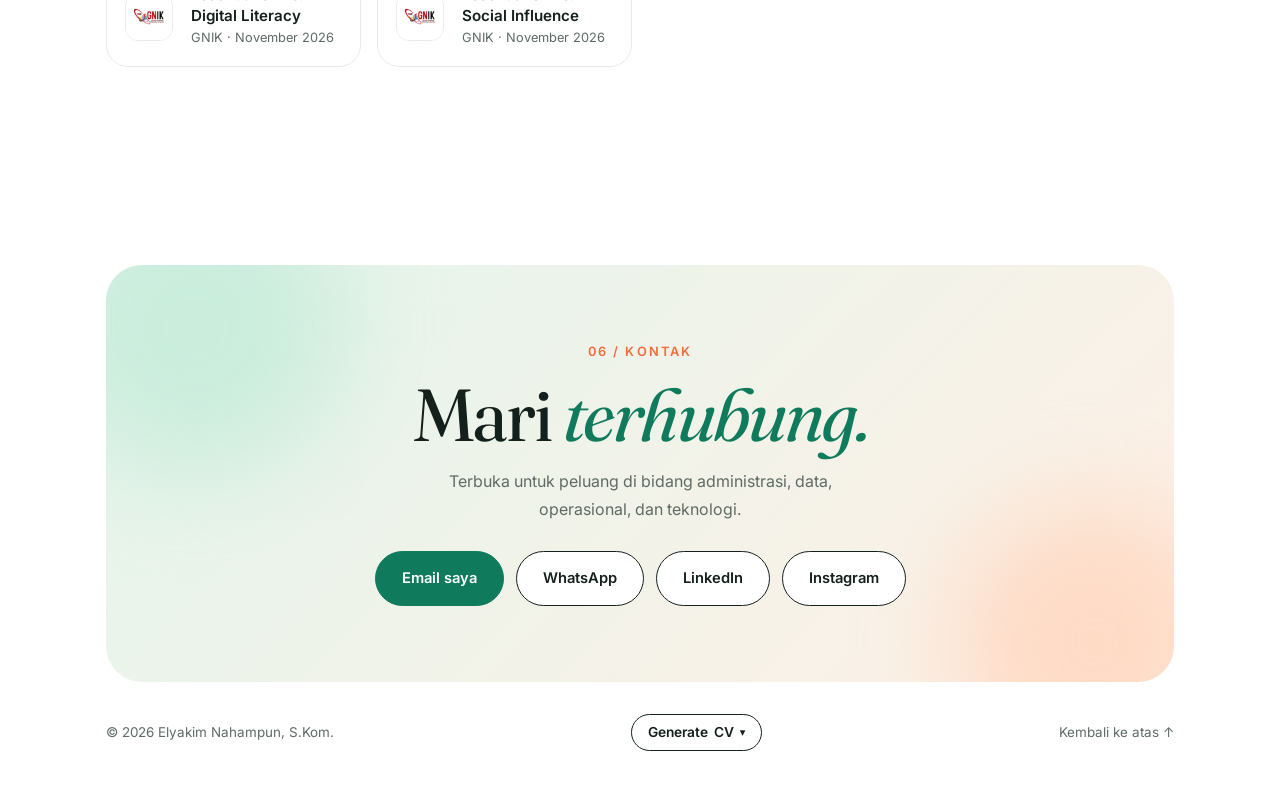
==== commit 26eb7c4a: "Remove emphasis from 'Pengalaman' heading" ====
--- a/index.html
+++ b/index.html
@@ -59,7 +59,7 @@
 </div></section>
 
 <section id="pengalaman"><div class="wrap">
-  <div class="sh"><div class="num rv">02 / Pengalaman</div><h2 class="rv">Pengalaman <em>berlapis.</em></h2></div>
+  <div class="sh"><div class="num rv">02 / Pengalaman</div><h2 class="rv">Pengalaman</h2></div>
   <div class="stack" id="stack"></div>
 </div></section>
 
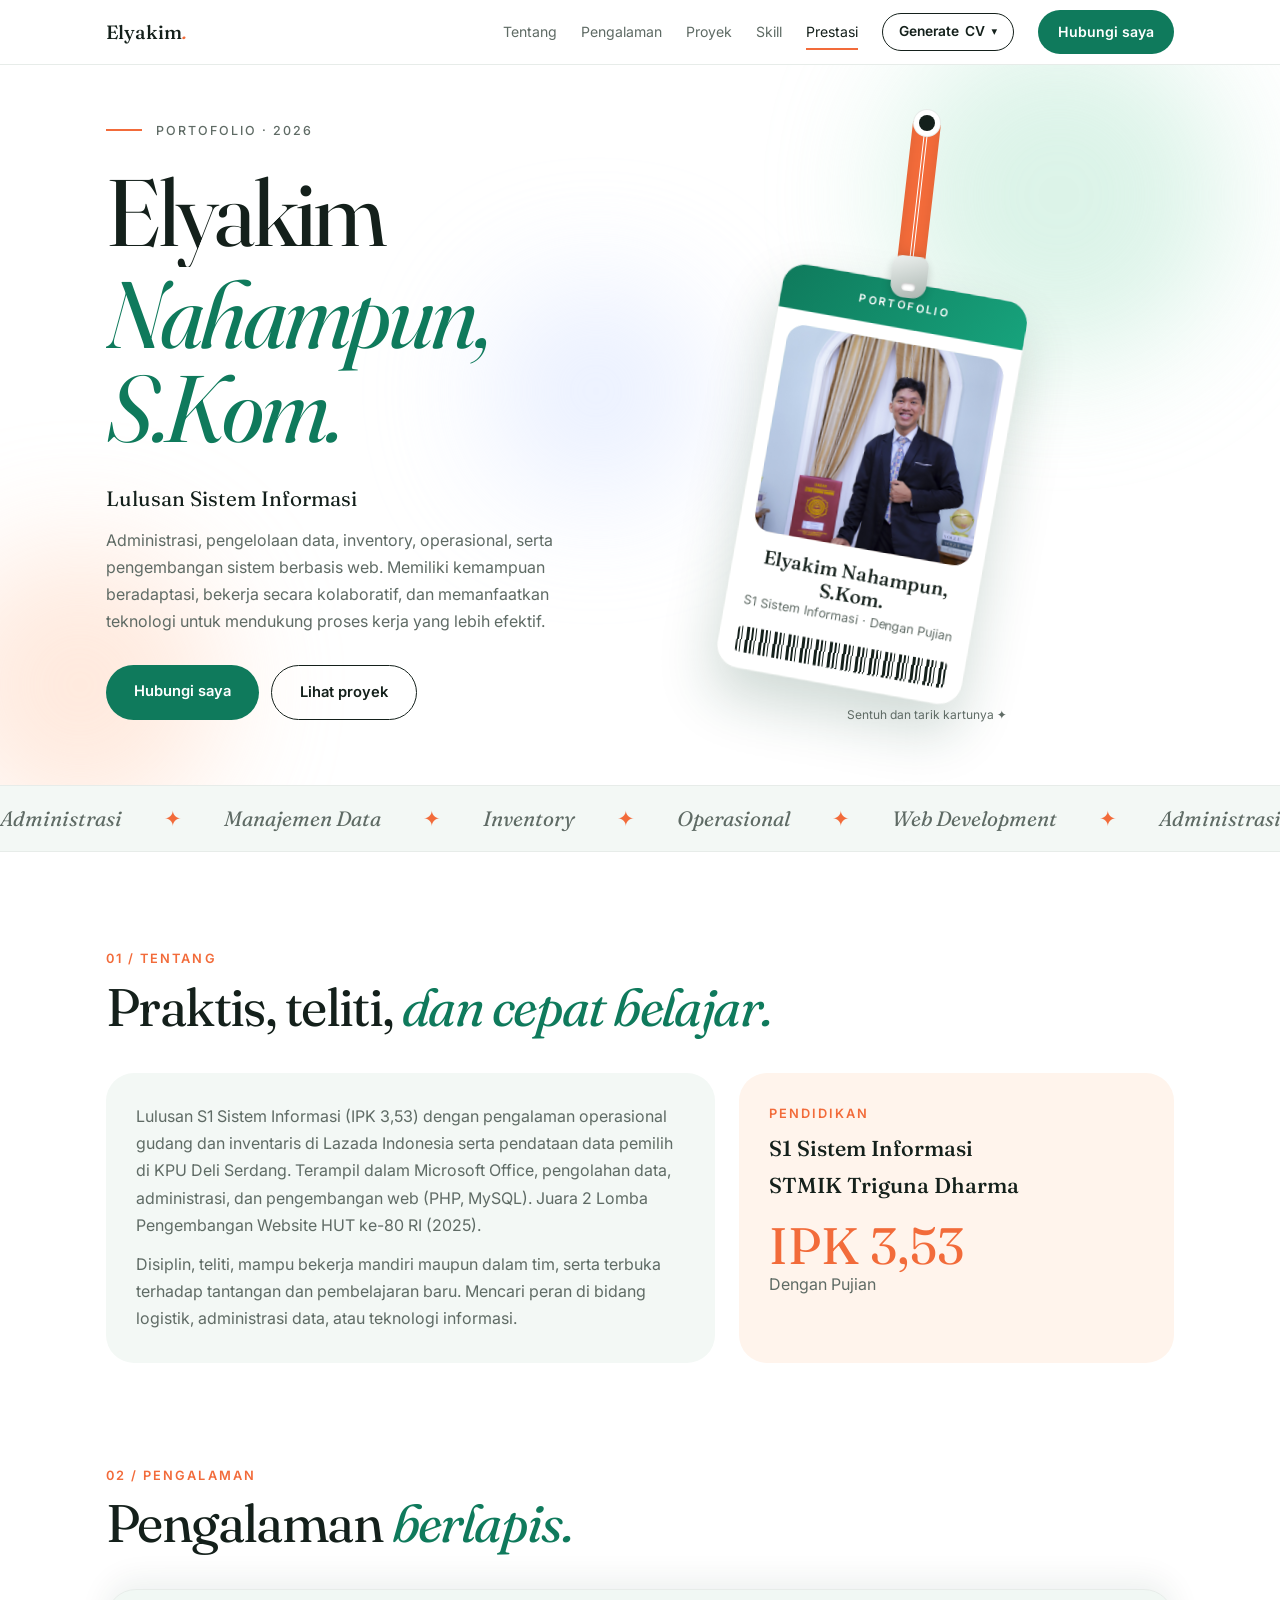
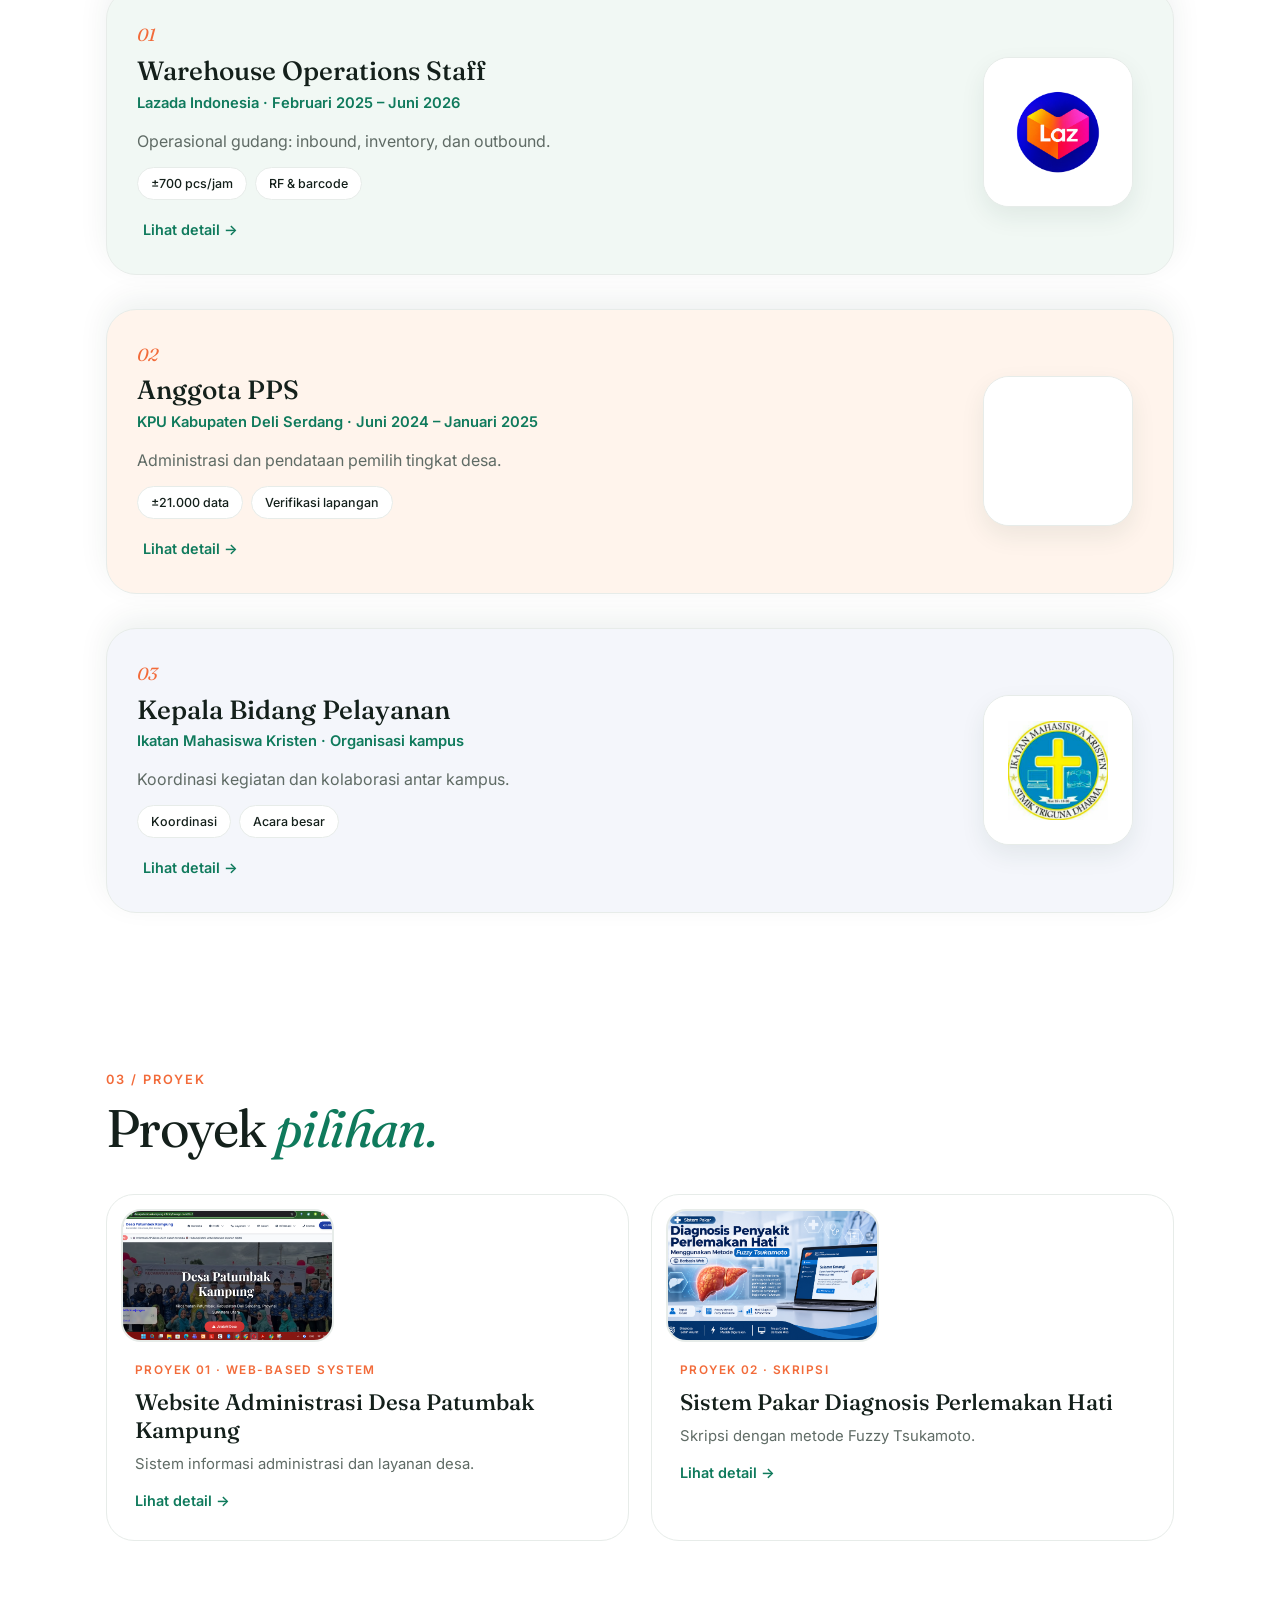
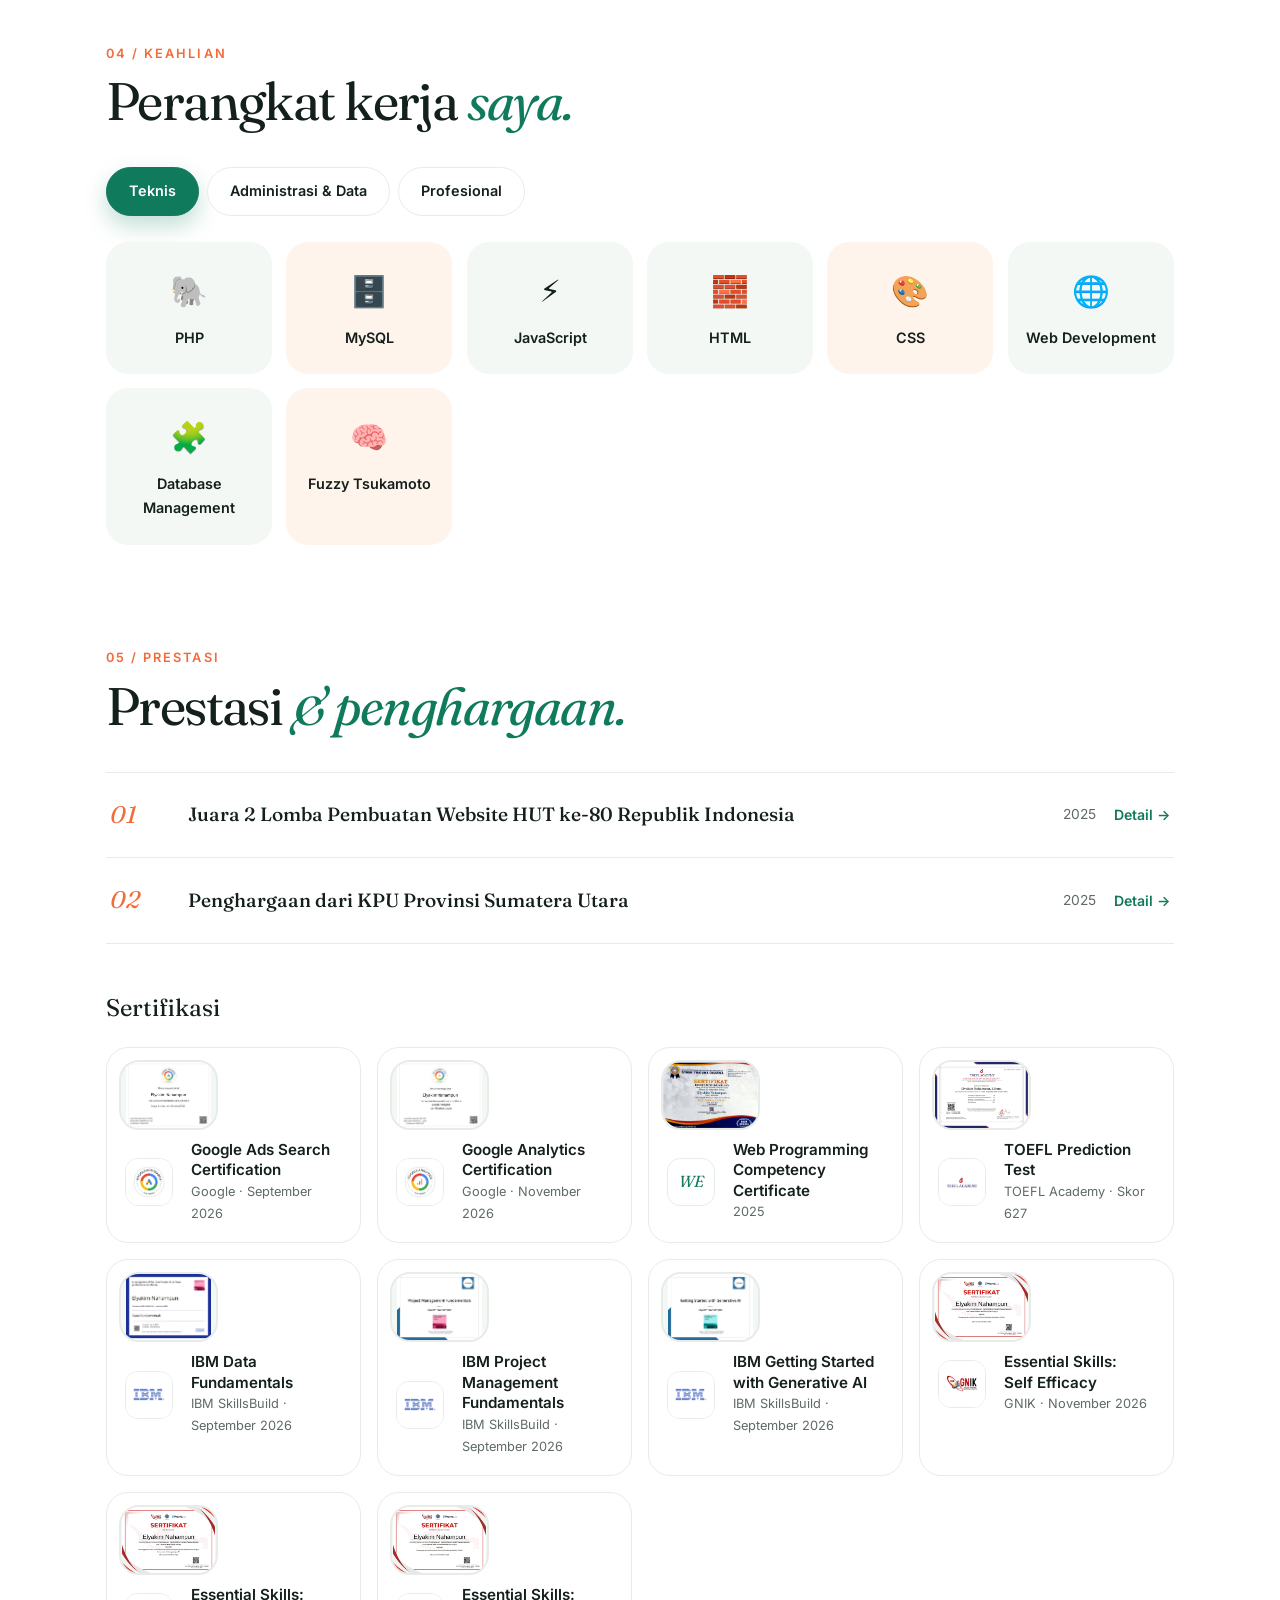
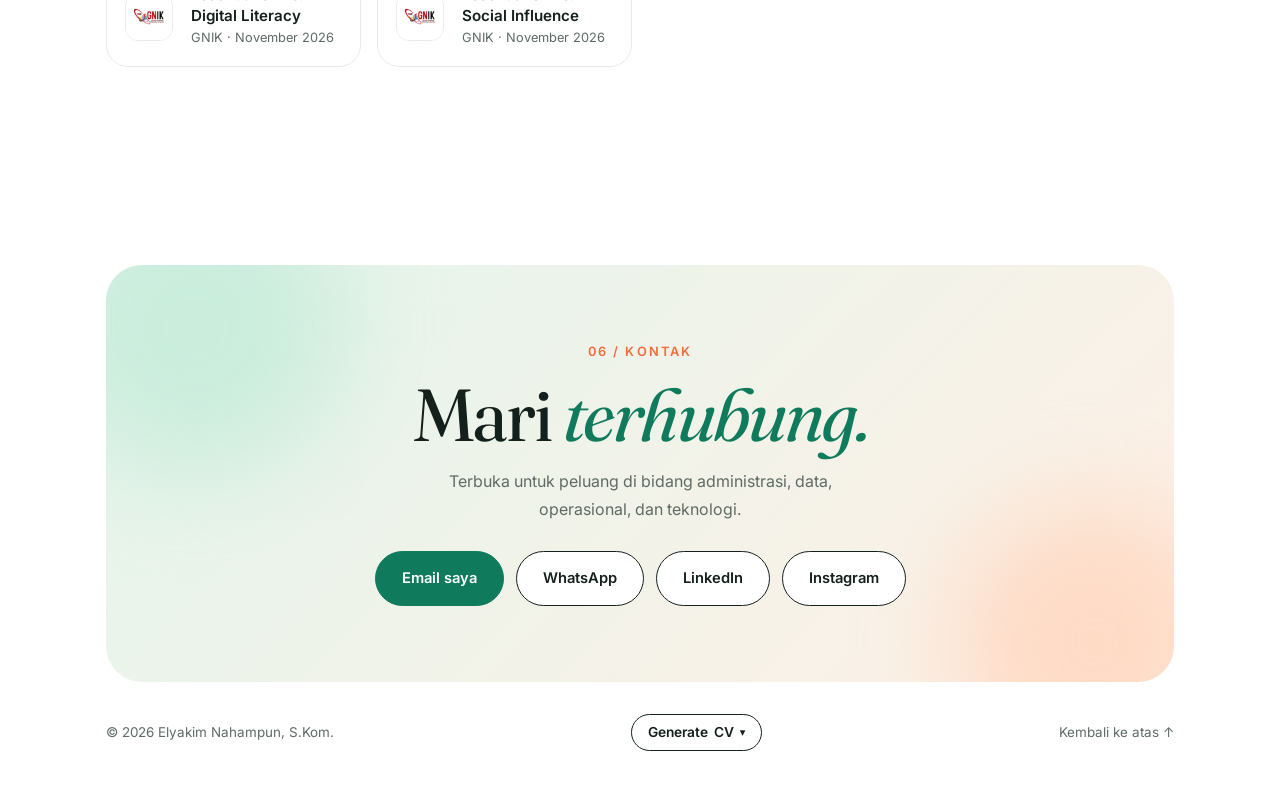
==== commit 028f656b: "Add versioning to CSS and JS file links Updated stylesheet and script links to include versioning." ====
--- a/index.html
+++ b/index.html
@@ -13,7 +13,7 @@
 <link rel="preconnect" href="https://fonts.googleapis.com">
 <link rel="preconnect" href="https://fonts.gstatic.com" crossorigin>
 <link rel="stylesheet" href="https://fonts.googleapis.com/css2?family=Fraunces:ital,opsz,wght@0,9..144,400;0,9..144,500;1,9..144,400&family=Inter:wght@400;500;600&display=swap">
-<link rel="stylesheet" href="css/style.css">
+<link rel="stylesheet" href="css/style.css?v=2">
 </head>
 <body>
 <div id="prog"></div>
@@ -59,7 +59,7 @@
 </div></section>
 
 <section id="pengalaman"><div class="wrap">
-  <div class="sh"><div class="num rv">02 / Pengalaman</div><h2 class="rv">Pengalaman</h2></div>
+  <div class="sh"><div class="num rv">02 / Pengalaman</div><h2 class="rv">Pengalaman <em>berlapis.</em></h2></div>
   <div class="stack" id="stack"></div>
 </div></section>
 
@@ -90,7 +90,7 @@
 
 <div class="mo" id="mo" aria-hidden="true"><div class="mp" role="dialog" aria-modal="true"><button class="mx" id="mx" aria-label="Tutup">✕</button><div id="mc"></div></div></div>
 
-<script src="js/data.js"></script>
-<script src="js/app.js"></script>
+<script src="js/data.js?v=2"></script>
+<script src="js/app.js?v=2"></script>
 </body>
 </html>
--- a/css/style.css
+++ b/css/style.css
@@ -230,3 +230,34 @@
   footer .gd.ab .gmn{left:0;right:auto;max-width:calc(100vw - 52px)}
 }
 @media(max-width:420px){header .gx-l{display:none}}
+
+/* ===== rapikan tampilan HP ===== */
+@media(max-width:640px){
+  .wrap{padding:0 18px}
+  header.top .wrap{height:68px}
+  .logo{font-size:1.65rem;letter-spacing:-.01em}
+  nav{gap:8px}
+  .gb{padding:9px 15px;font-size:.86rem}
+  nav a.cv{padding:10px 18px;font-size:.88rem}
+  section{padding:60px 0 0}
+  .stack{padding-bottom:0}
+  .lay{margin-bottom:16px;padding:22px 22px 20px;border-radius:24px;gap:6px}
+  .lay .clogo{width:58px;height:58px;border-radius:16px;margin:0 0 6px}
+  .lay .clogo img{padding:10px}
+  .lay h3{font-size:1.45rem}
+  .lay p{margin:8px 0}
+  .chs{margin-bottom:12px}
+  .tabs{flex-wrap:nowrap;overflow-x:auto;margin-right:-18px;padding-right:18px;scrollbar-width:none}
+  .tabs::-webkit-scrollbar{display:none}
+  .tabs > *{flex:none;white-space:nowrap}
+  .tiles{grid-template-columns:repeat(3,1fr);gap:10px}
+  .tile{padding:16px 6px;font-size:.76rem;border-radius:18px;gap:6px}
+  .tile i{font-size:1.6rem}
+  .cg{grid-template-columns:1fr 1fr;gap:10px}
+  .cc{padding:8px 8px 12px;border-radius:16px;gap:8px}
+  .cc h3{font-size:.8rem;padding:0 2px}
+  .cc small{font-size:.7rem;padding:0 2px}
+  .cc .cr .clogo{display:none}
+  .pc{border-radius:22px;padding:12px 12px 22px}
+  .gen,.ct{border-radius:24px}
+}
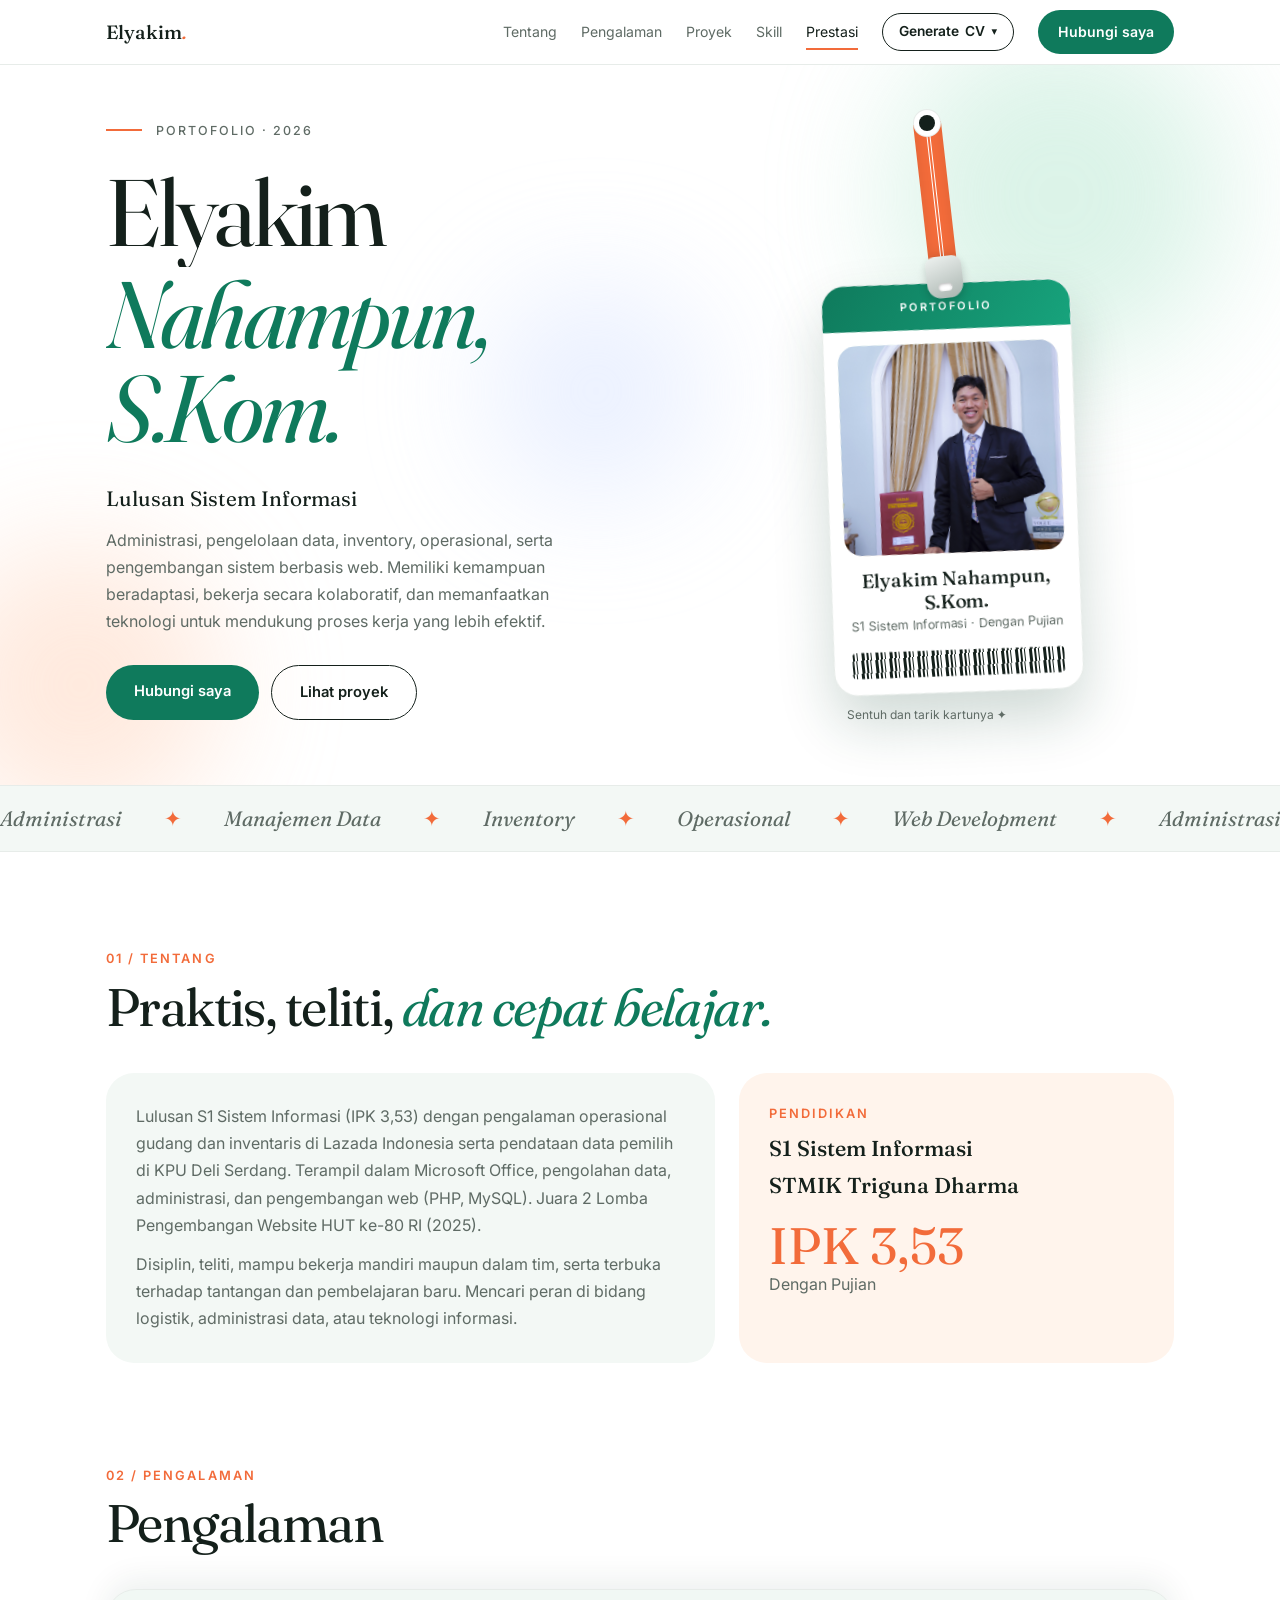
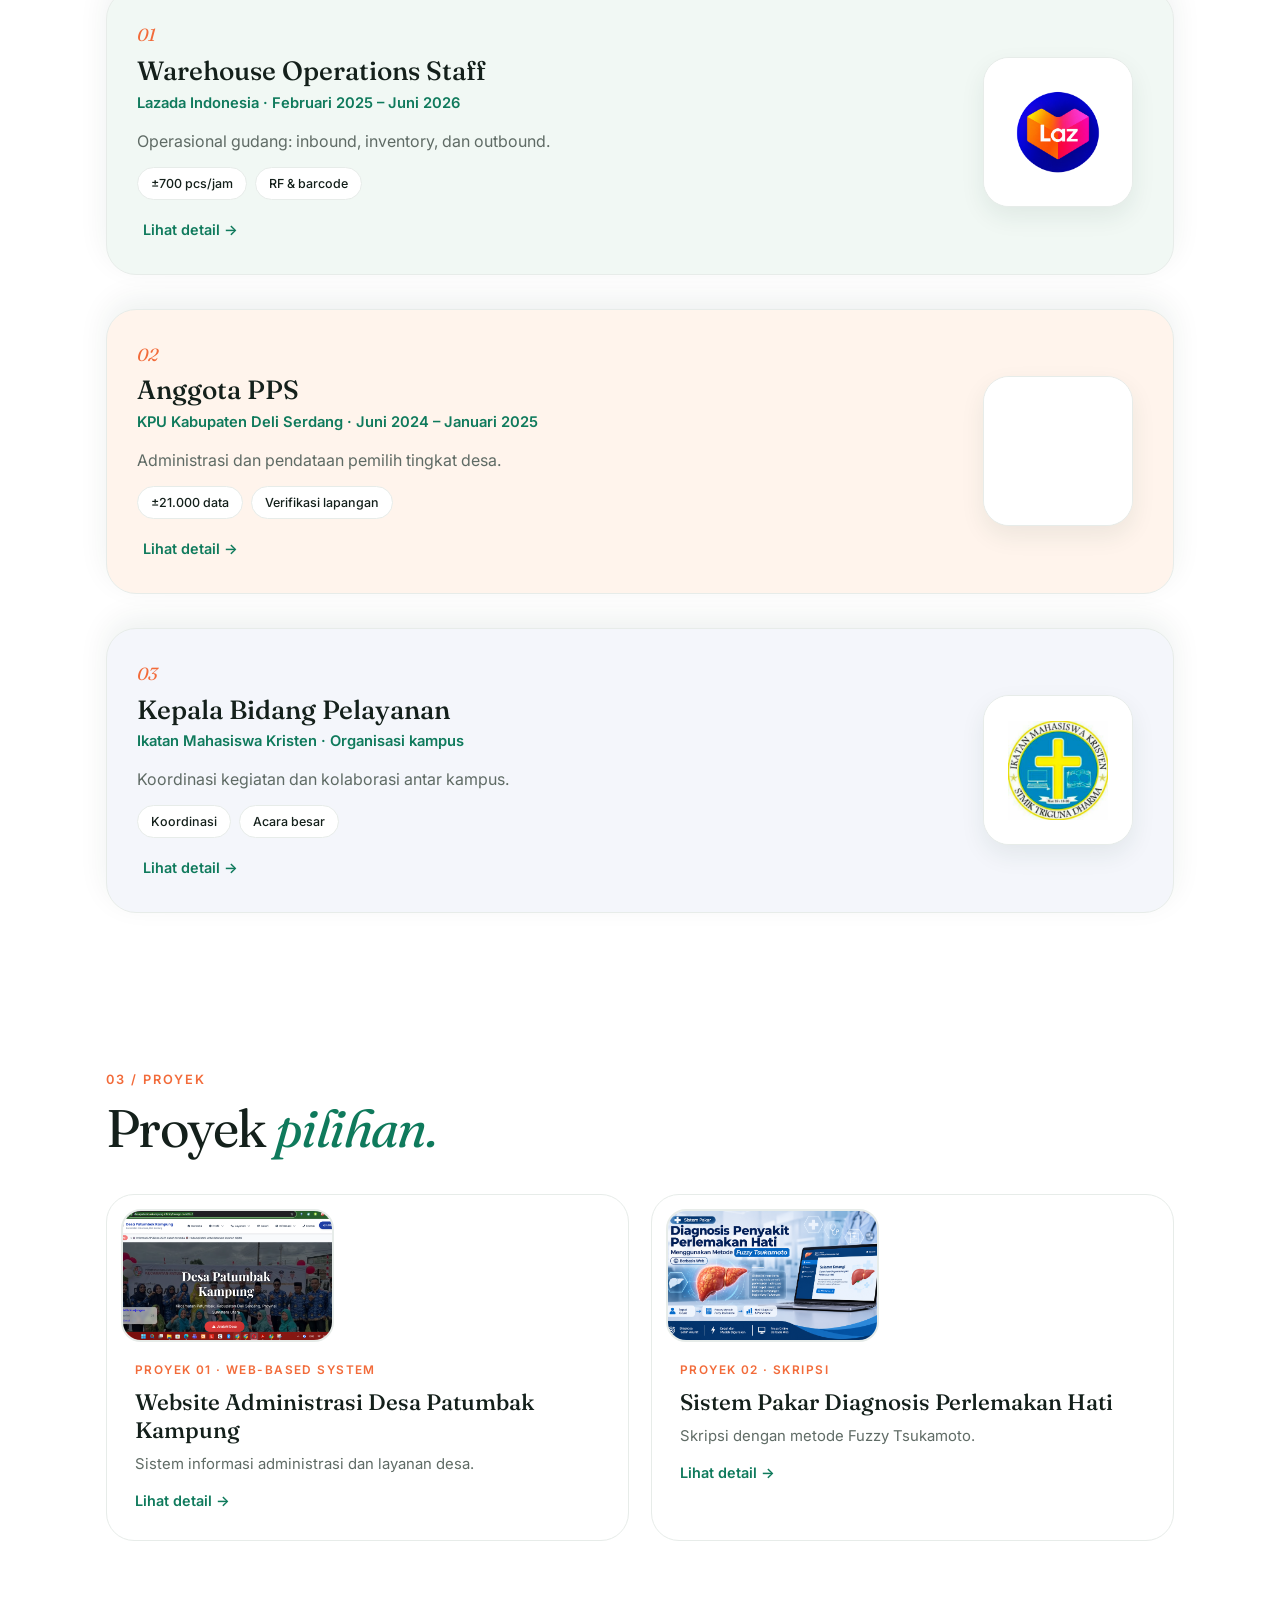
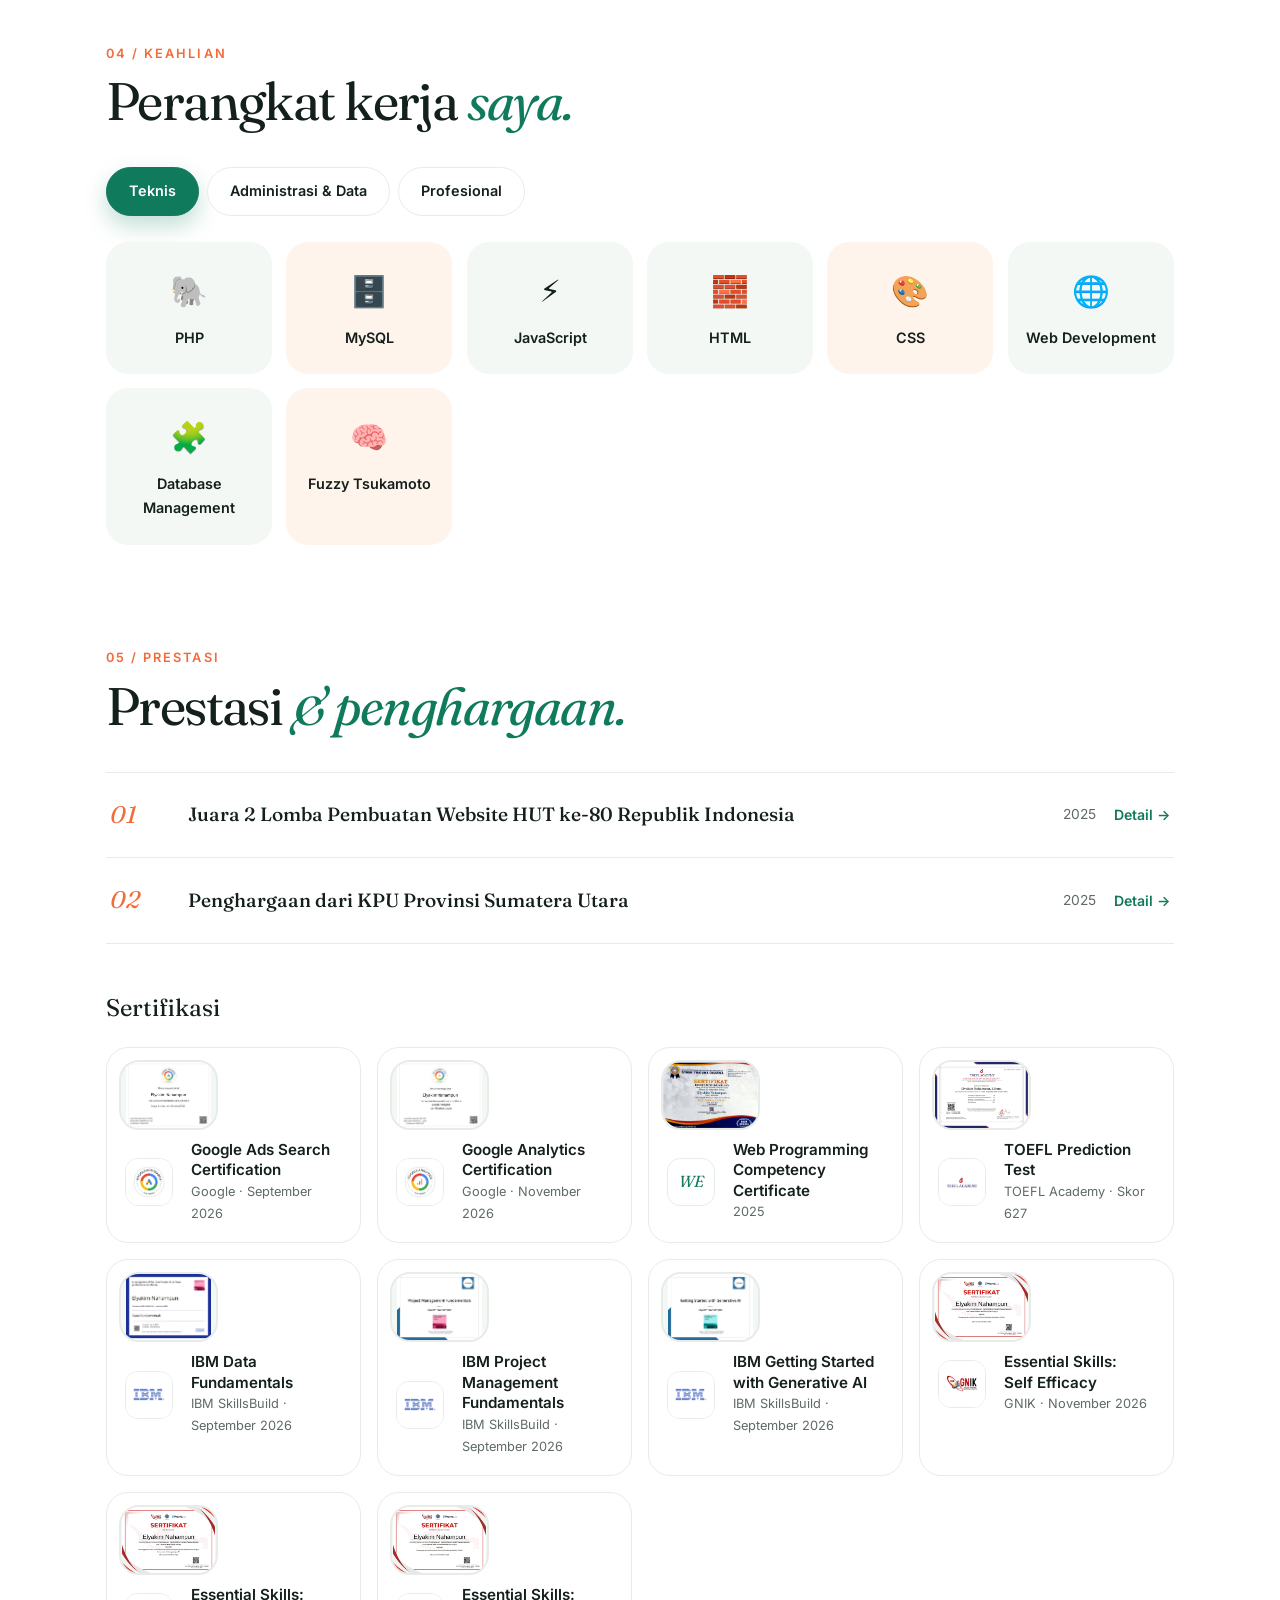
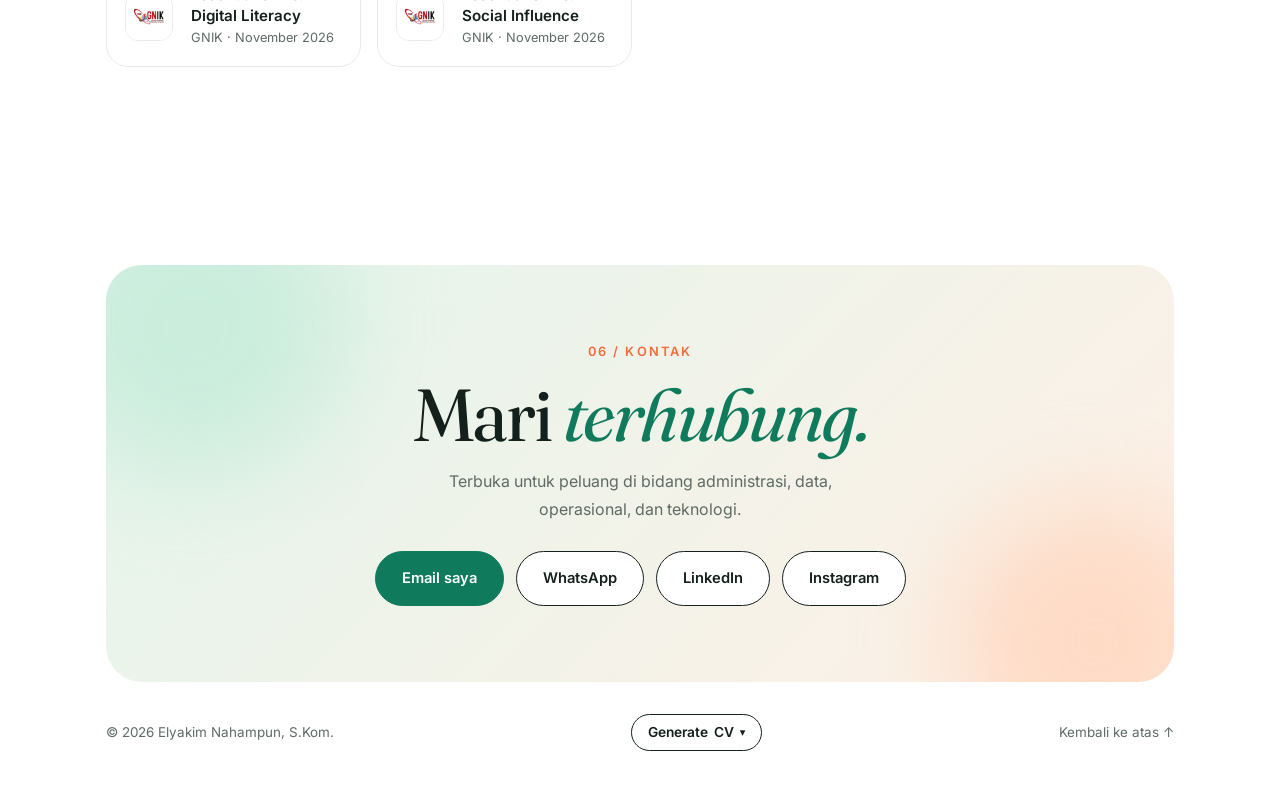
==== commit 233ff545: "Update index.html" ====
--- a/index.html
+++ b/index.html
@@ -59,7 +59,7 @@
 </div></section>
 
 <section id="pengalaman"><div class="wrap">
-  <div class="sh"><div class="num rv">02 / Pengalaman</div><h2 class="rv">Pengalaman <em>berlapis.</em></h2></div>
+  <div class="sh"><div class="num rv">02 / Pengalaman</div><h2 class="rv">Pengalaman</h2></div>
   <div class="stack" id="stack"></div>
 </div></section>
 
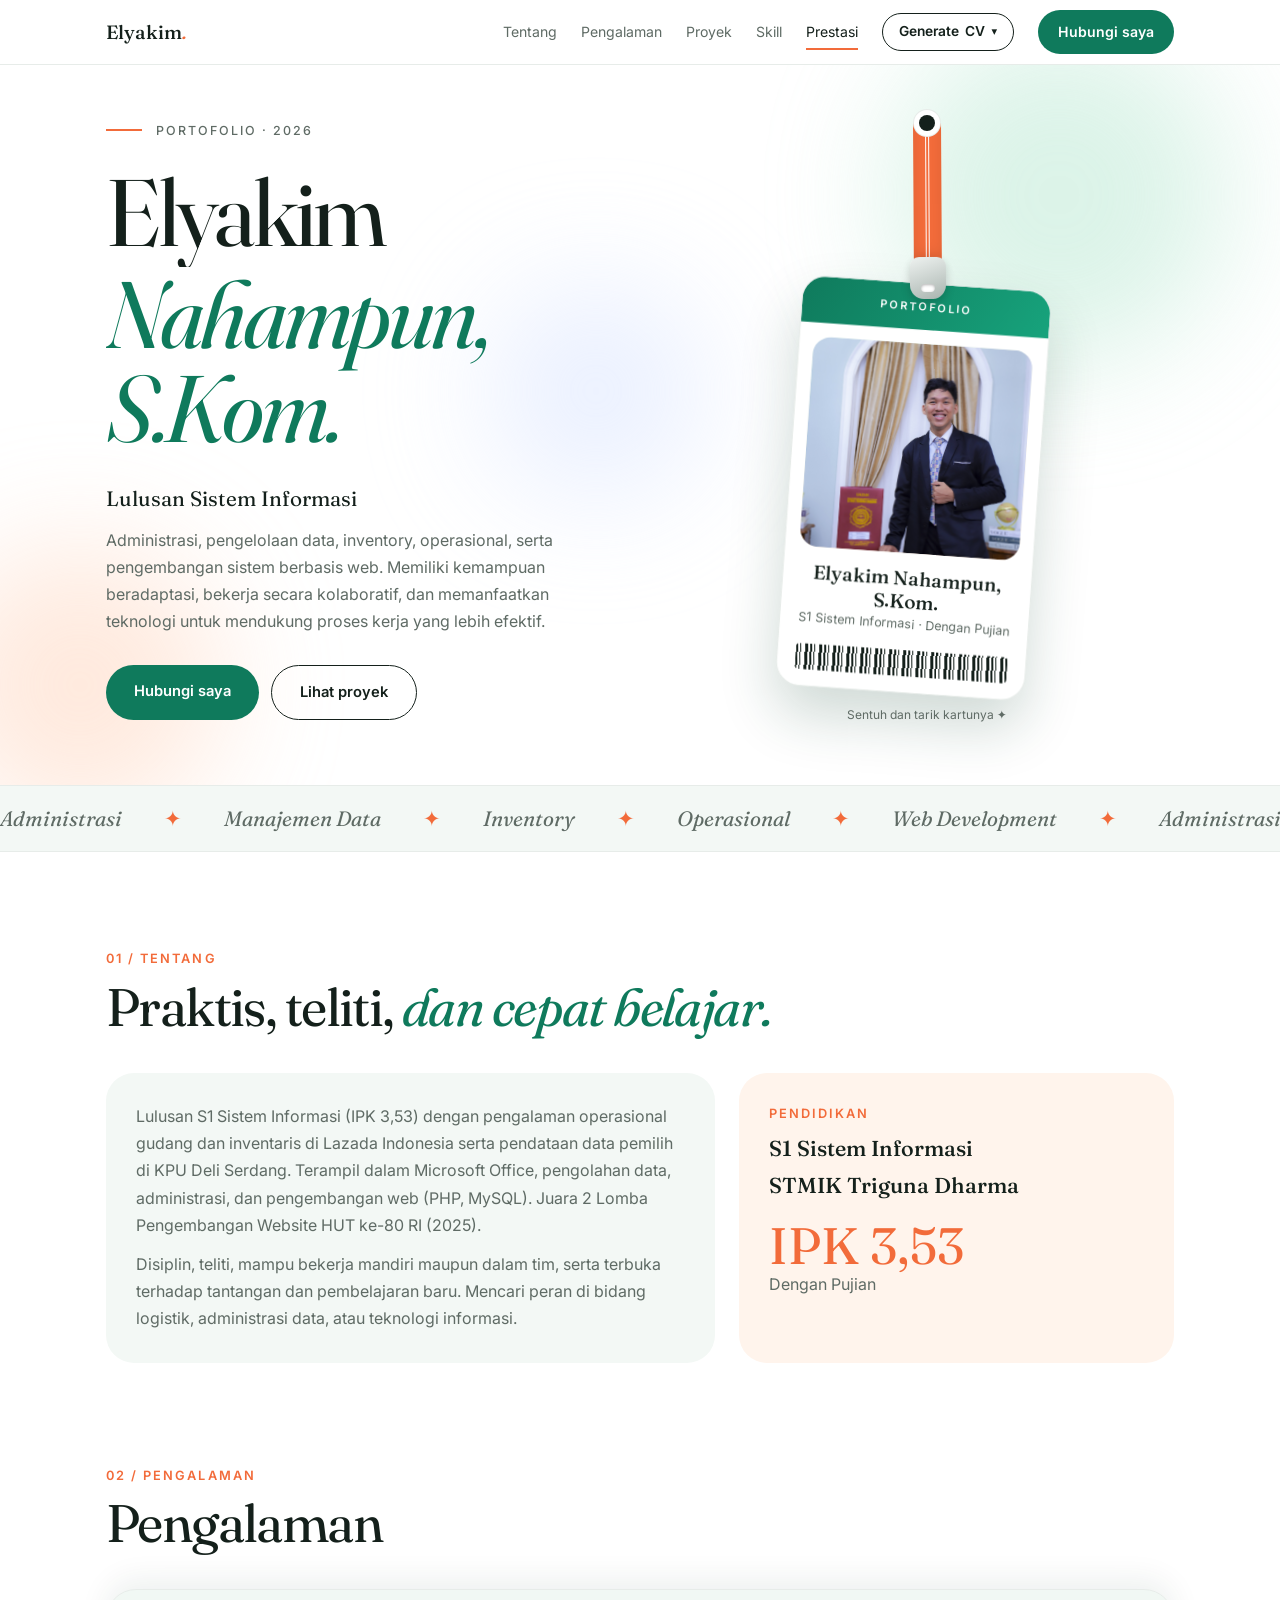
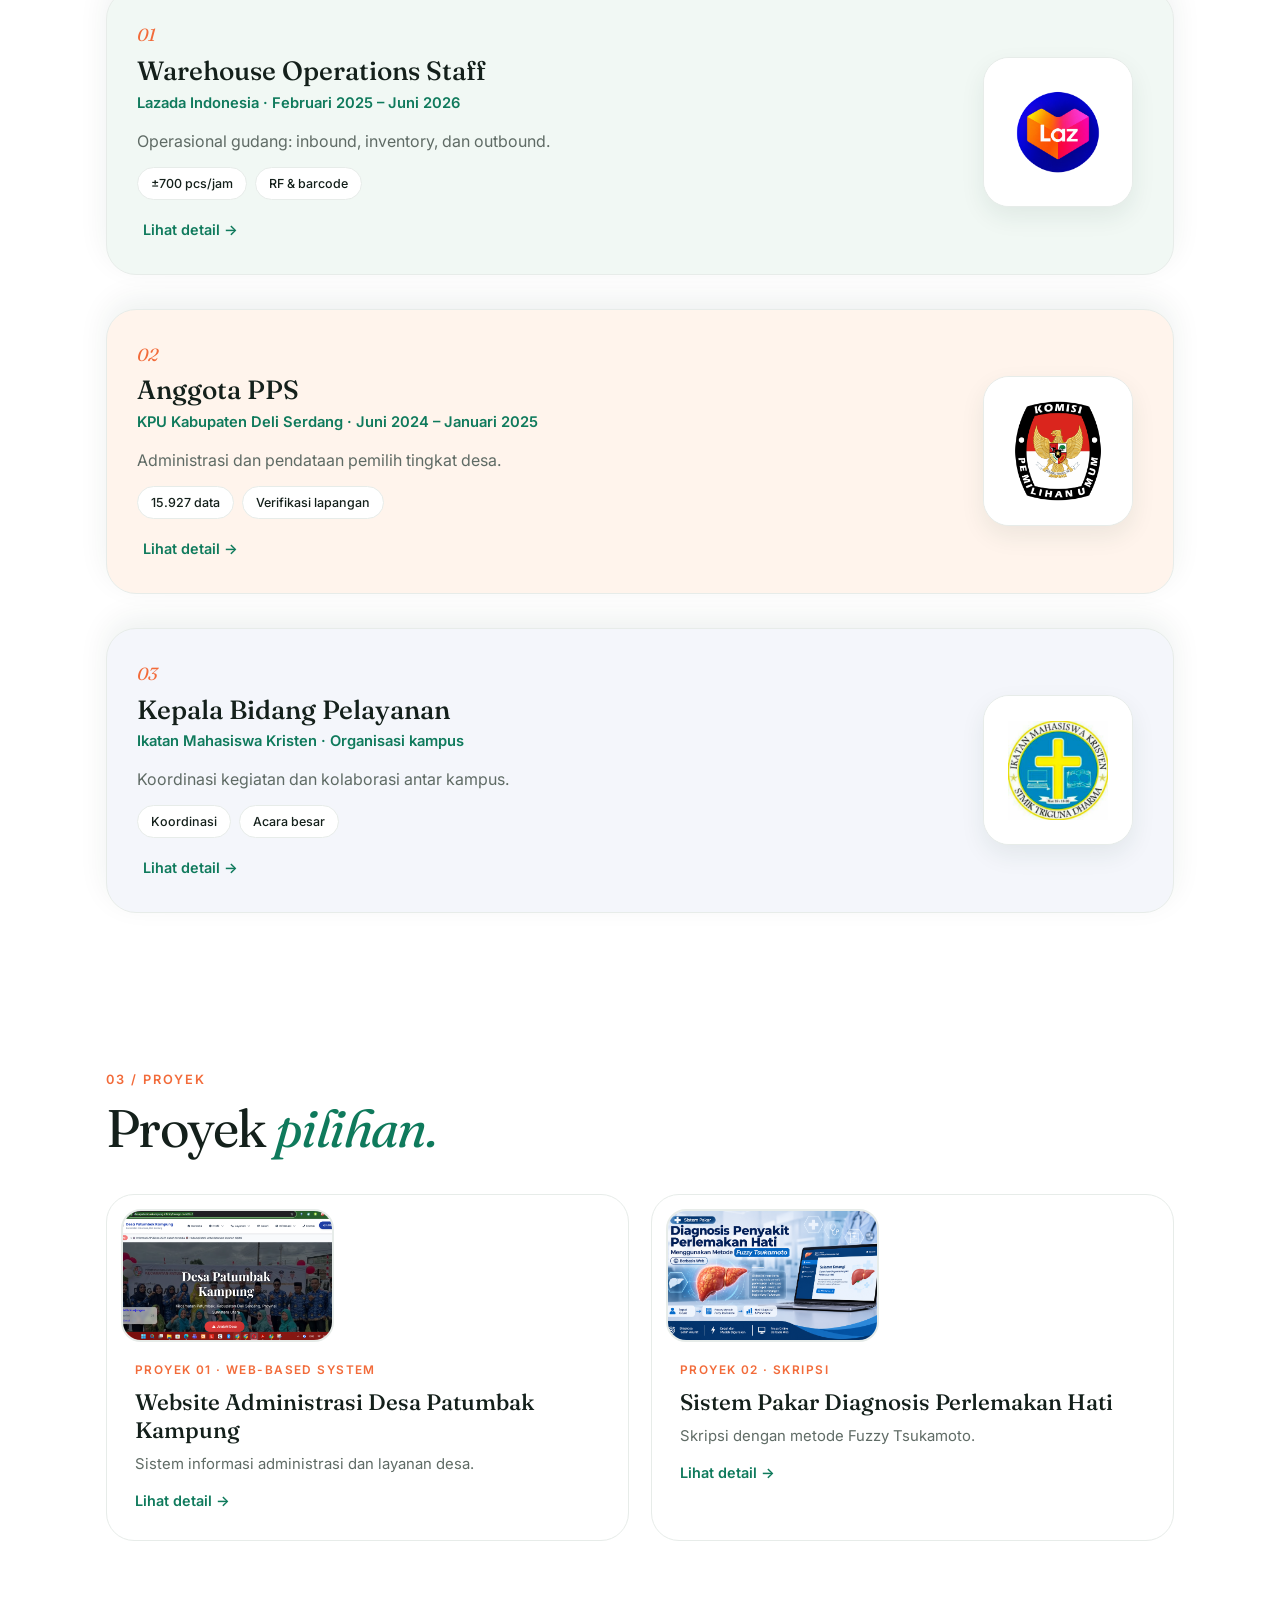
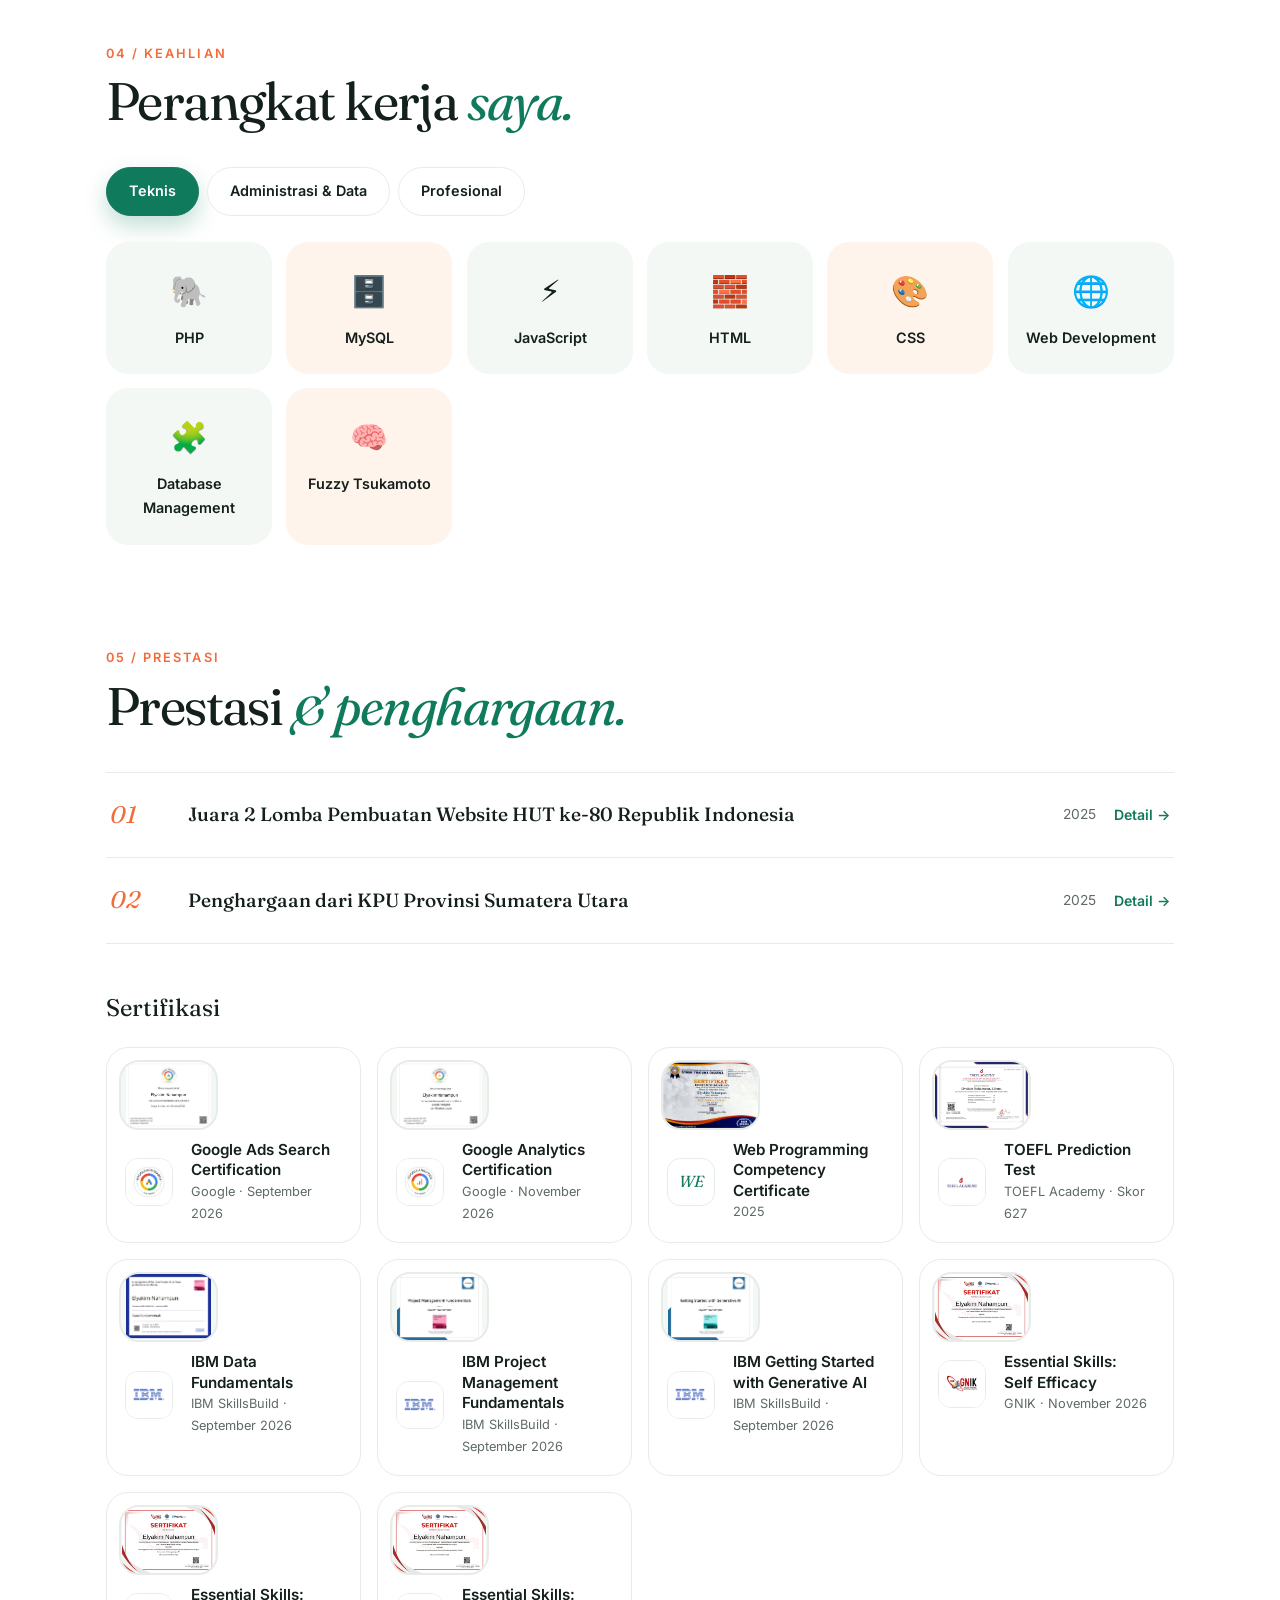
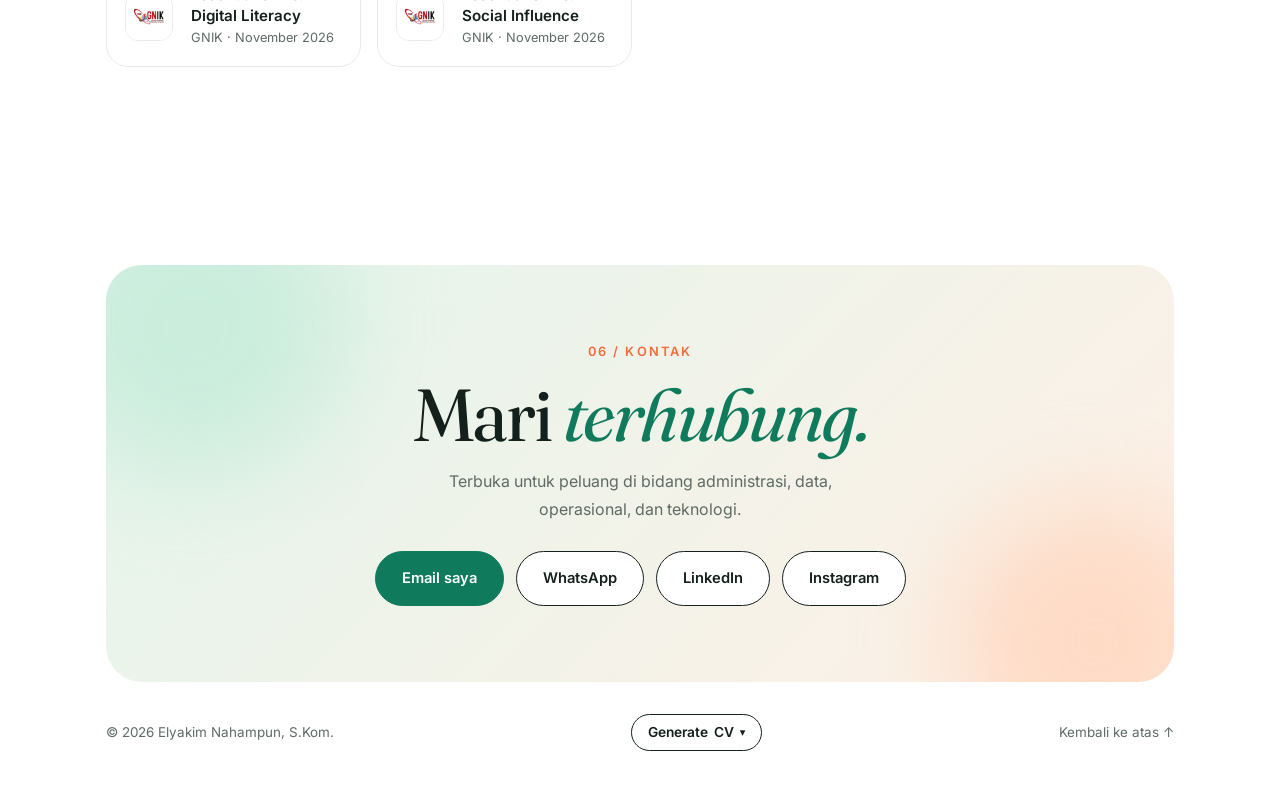
==== commit 71a29562: "Update index.html" ====
--- a/index.html
+++ b/index.html
@@ -83,7 +83,7 @@
 <section id="kontak" style="padding-bottom:0"><div class="wrap">
   <div class="ct rv"><div class="num">06 / Kontak</div><h2>Mari <em>terhubung.</em></h2>
     <p>Terbuka untuk peluang di bidang administrasi, data, operasional, dan teknologi.</p>
-    <div class="cb"><a class="w" href="https://mail.google.com/mail/?view=cm&amp;to=arjunahakim.01@gmail.com" target="_blank" rel="noopener">Email saya</a><a href="https://wa.me/6287750206133" target="_blank" rel="noopener">WhatsApp</a><a href="https://www.linkedin.com/in/elyakim-nahampun-48015a429/" target="_blank" rel="noopener">LinkedIn</a><a href="https://www.instagram.com/elyakim01_/" target="_blank" rel="noopener">Instagram</a></div></div>
+    <div class="cb"><a class="w" href="https://mail.google.com/mail/?view=cm&amp;to=elyakim.01n@gmail.com" target="_blank" rel="noopener">Email saya</a><a href="https://wa.me/6287750206133" target="_blank" rel="noopener">WhatsApp</a><a href="https://www.linkedin.com/in/elyakim-nahampun-48015a429/" target="_blank" rel="noopener">LinkedIn</a><a href="https://www.instagram.com/elyakim01_/" target="_blank" rel="noopener">Instagram</a></div></div>
 </div></section>
 </main>
 <div class="wrap"><footer><span>© 2026 Elyakim Nahampun, S.Kom.</span><div data-gd data-dir="up"></div><a href="#top">Kembali ke atas ↑</a></footer></div>
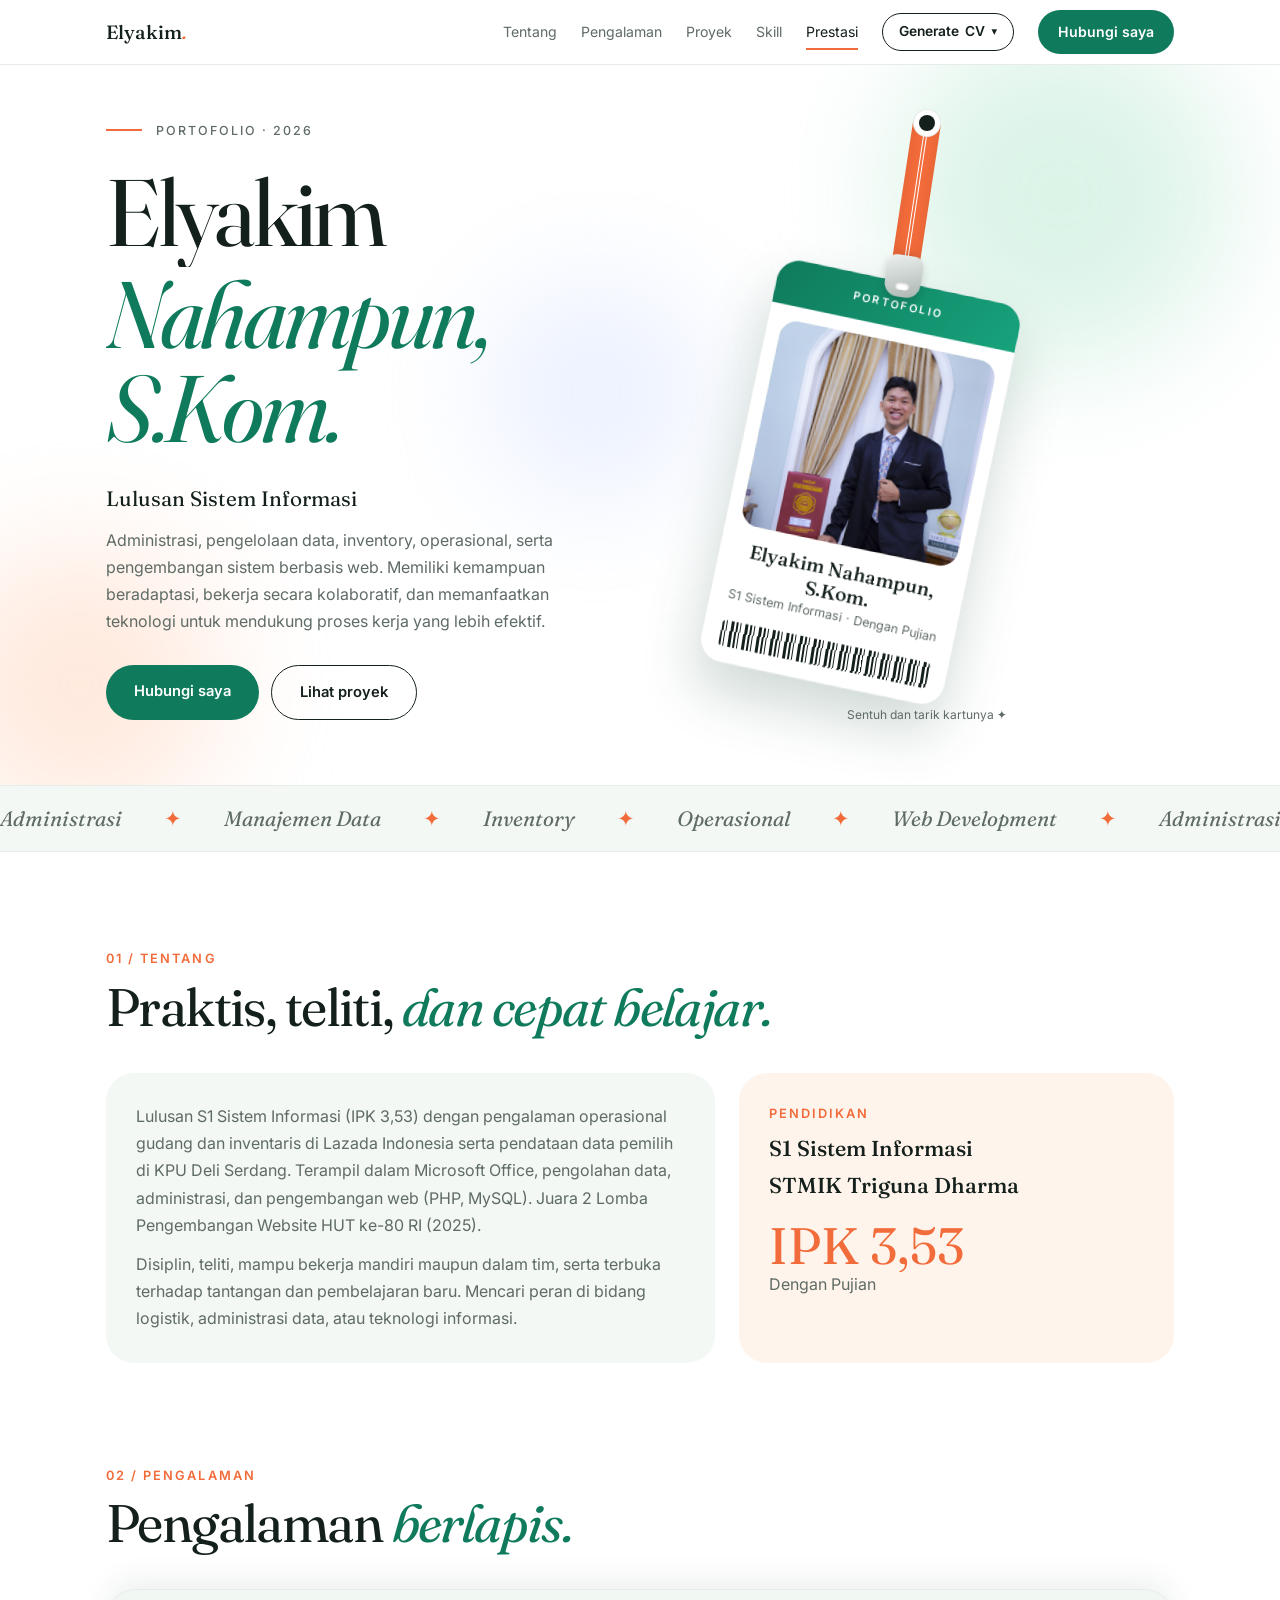
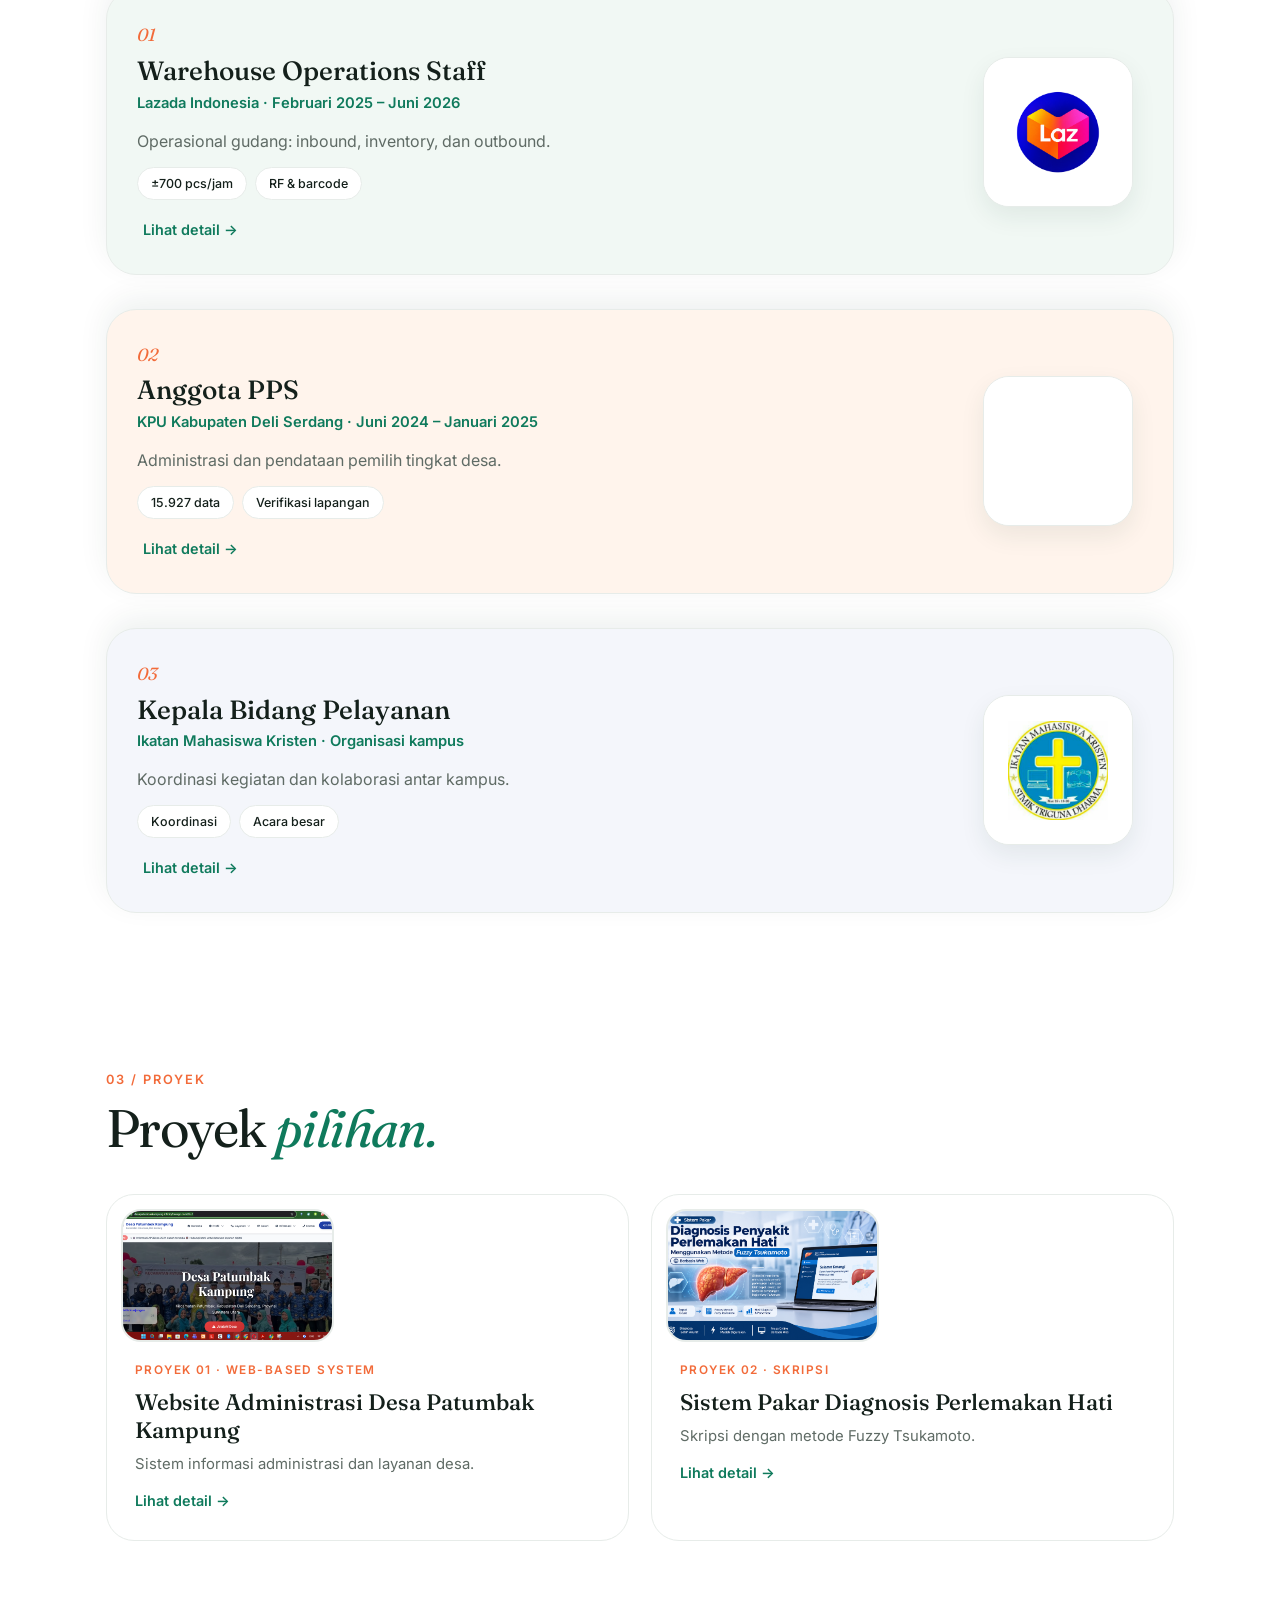
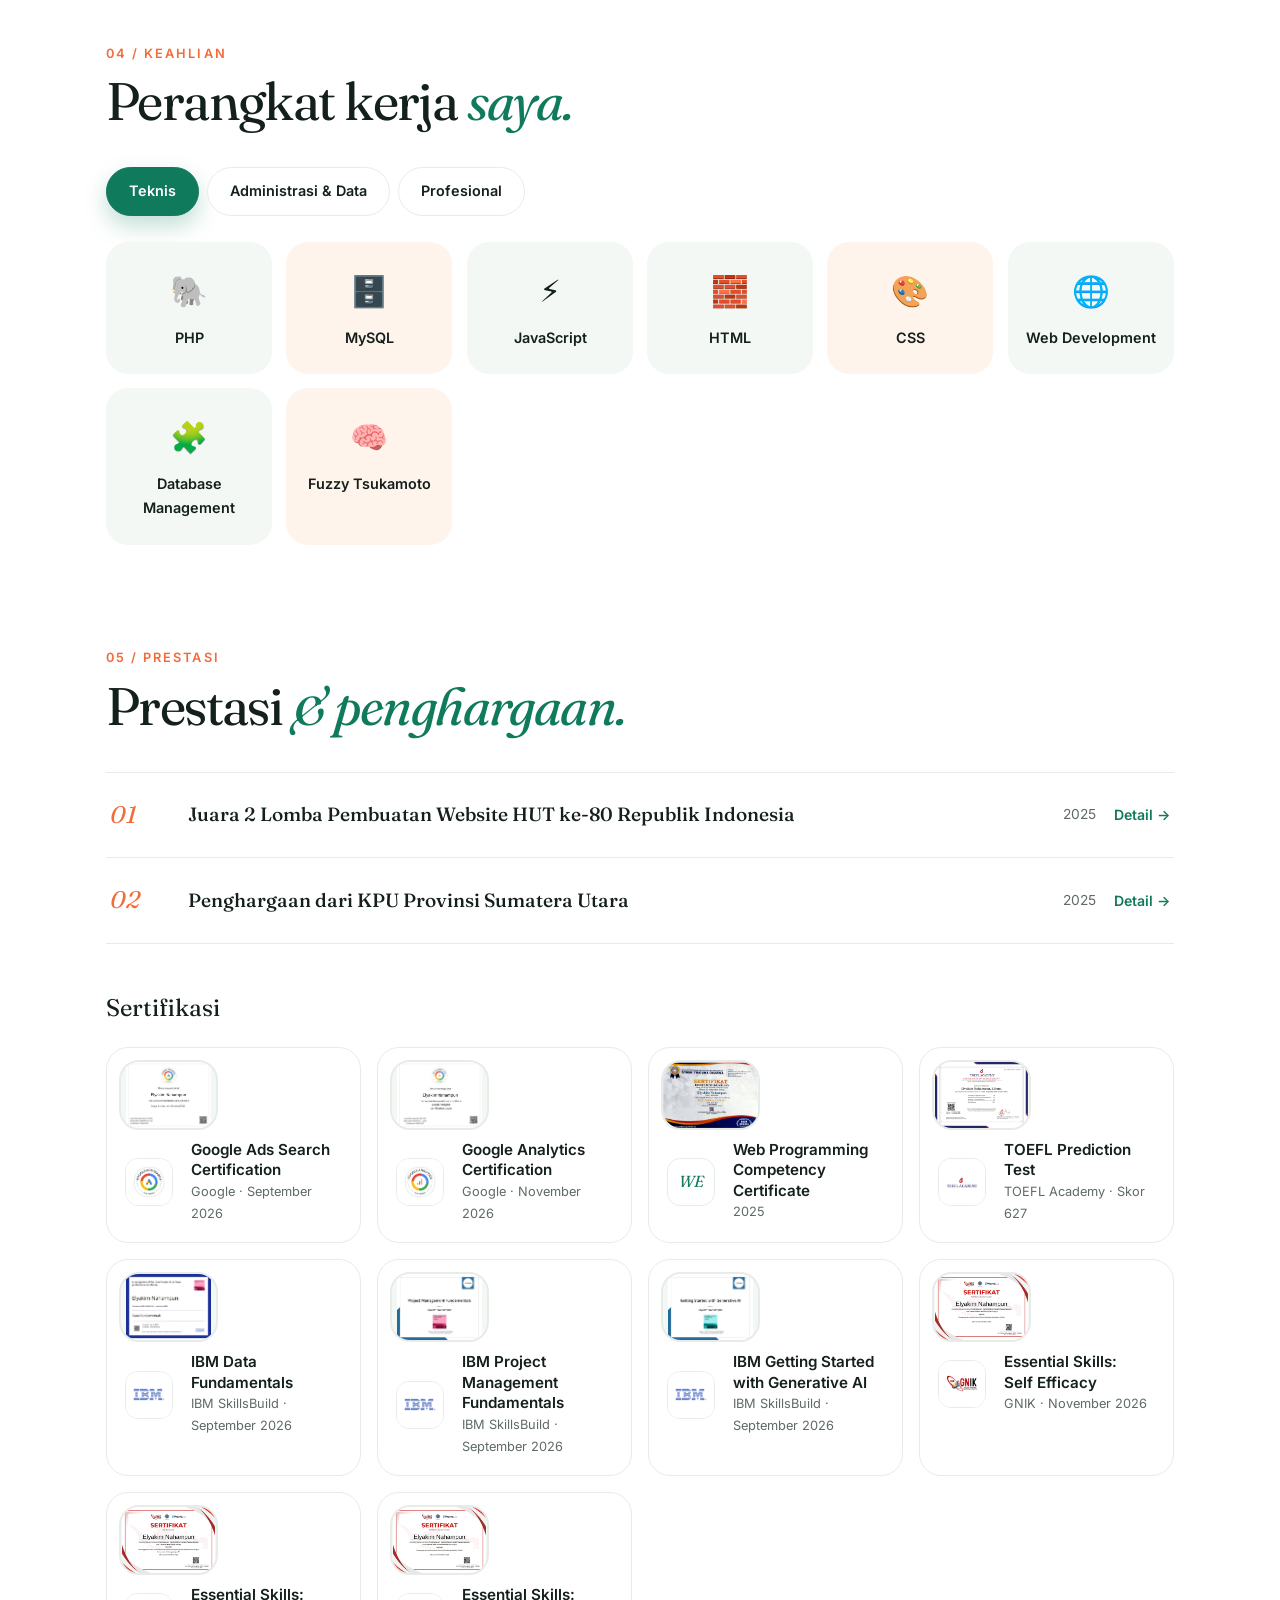
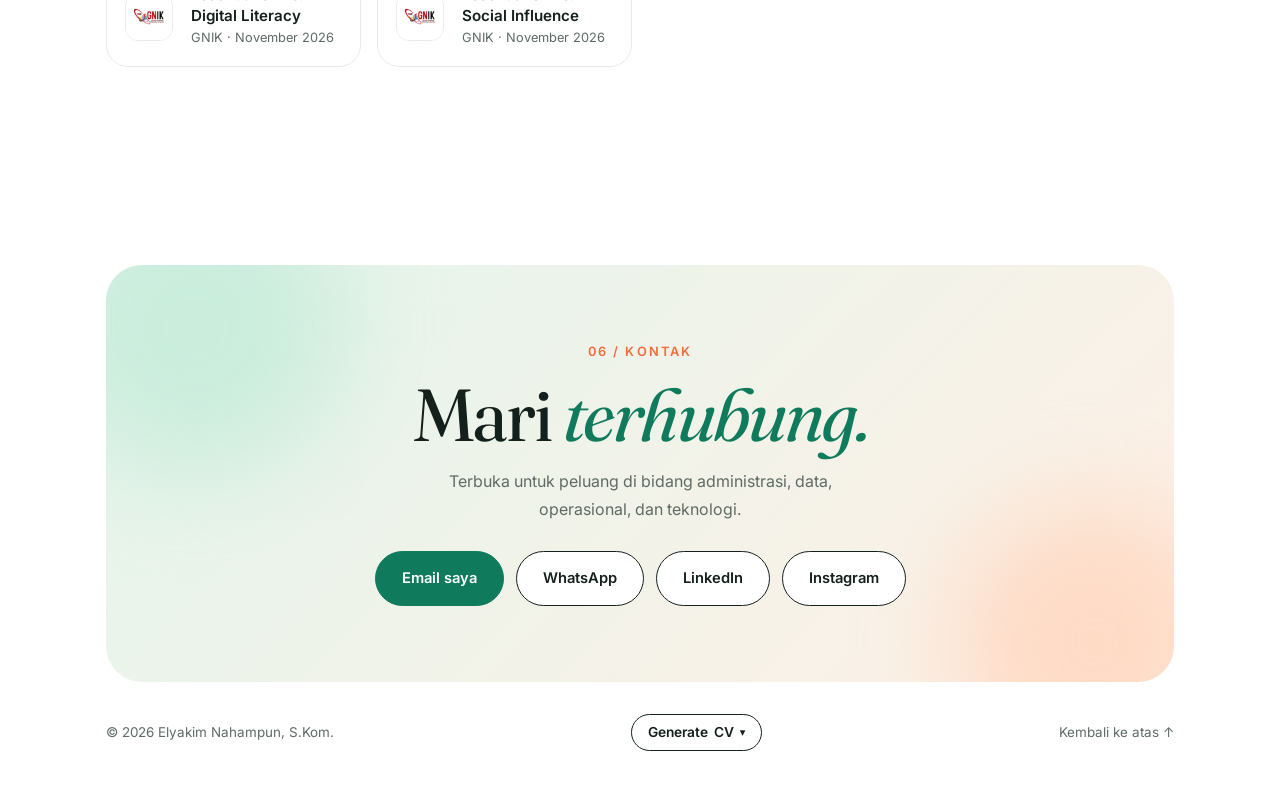
==== commit d291dfb7: "Update index.html" ====
--- a/index.html
+++ b/index.html
@@ -13,7 +13,7 @@
 <link rel="preconnect" href="https://fonts.googleapis.com">
 <link rel="preconnect" href="https://fonts.gstatic.com" crossorigin>
 <link rel="stylesheet" href="https://fonts.googleapis.com/css2?family=Fraunces:ital,opsz,wght@0,9..144,400;0,9..144,500;1,9..144,400&family=Inter:wght@400;500;600&display=swap">
-<link rel="stylesheet" href="css/style.css?v=2">
+<link rel="stylesheet" href="css/style.css?v=3">
 </head>
 <body>
 <div id="prog"></div>
@@ -59,7 +59,7 @@
 </div></section>
 
 <section id="pengalaman"><div class="wrap">
-  <div class="sh"><div class="num rv">02 / Pengalaman</div><h2 class="rv">Pengalaman</h2></div>
+  <div class="sh"><div class="num rv">02 / Pengalaman</div><h2 class="rv">Pengalaman <em>berlapis.</em></h2></div>
   <div class="stack" id="stack"></div>
 </div></section>
 
@@ -83,7 +83,7 @@
 <section id="kontak" style="padding-bottom:0"><div class="wrap">
   <div class="ct rv"><div class="num">06 / Kontak</div><h2>Mari <em>terhubung.</em></h2>
     <p>Terbuka untuk peluang di bidang administrasi, data, operasional, dan teknologi.</p>
-    <div class="cb"><a class="w" href="https://mail.google.com/mail/?view=cm&amp;to=elyakim.01n@gmail.com" target="_blank" rel="noopener">Email saya</a><a href="https://wa.me/6287750206133" target="_blank" rel="noopener">WhatsApp</a><a href="https://www.linkedin.com/in/elyakim-nahampun-48015a429/" target="_blank" rel="noopener">LinkedIn</a><a href="https://www.instagram.com/elyakim01_/" target="_blank" rel="noopener">Instagram</a></div></div>
+    <div class="cb"><a class="w" href="https://mail.google.com/mail/?view=cm&amp;to=elyakim.01na@gmail.com" target="_blank" rel="noopener">Email saya</a><a href="https://wa.me/6287750206133" target="_blank" rel="noopener">WhatsApp</a><a href="https://www.linkedin.com/in/elyakim-nahampun-48015a429/" target="_blank" rel="noopener">LinkedIn</a><a href="https://www.instagram.com/elyakim01_/" target="_blank" rel="noopener">Instagram</a></div></div>
 </div></section>
 </main>
 <div class="wrap"><footer><span>© 2026 Elyakim Nahampun, S.Kom.</span><div data-gd data-dir="up"></div><a href="#top">Kembali ke atas ↑</a></footer></div>
@@ -91,6 +91,6 @@
 <div class="mo" id="mo" aria-hidden="true"><div class="mp" role="dialog" aria-modal="true"><button class="mx" id="mx" aria-label="Tutup">✕</button><div id="mc"></div></div></div>
 
 <script src="js/data.js?v=2"></script>
-<script src="js/app.js?v=2"></script>
+<script src="js/app.js?v=3"></script>
 </body>
 </html>
